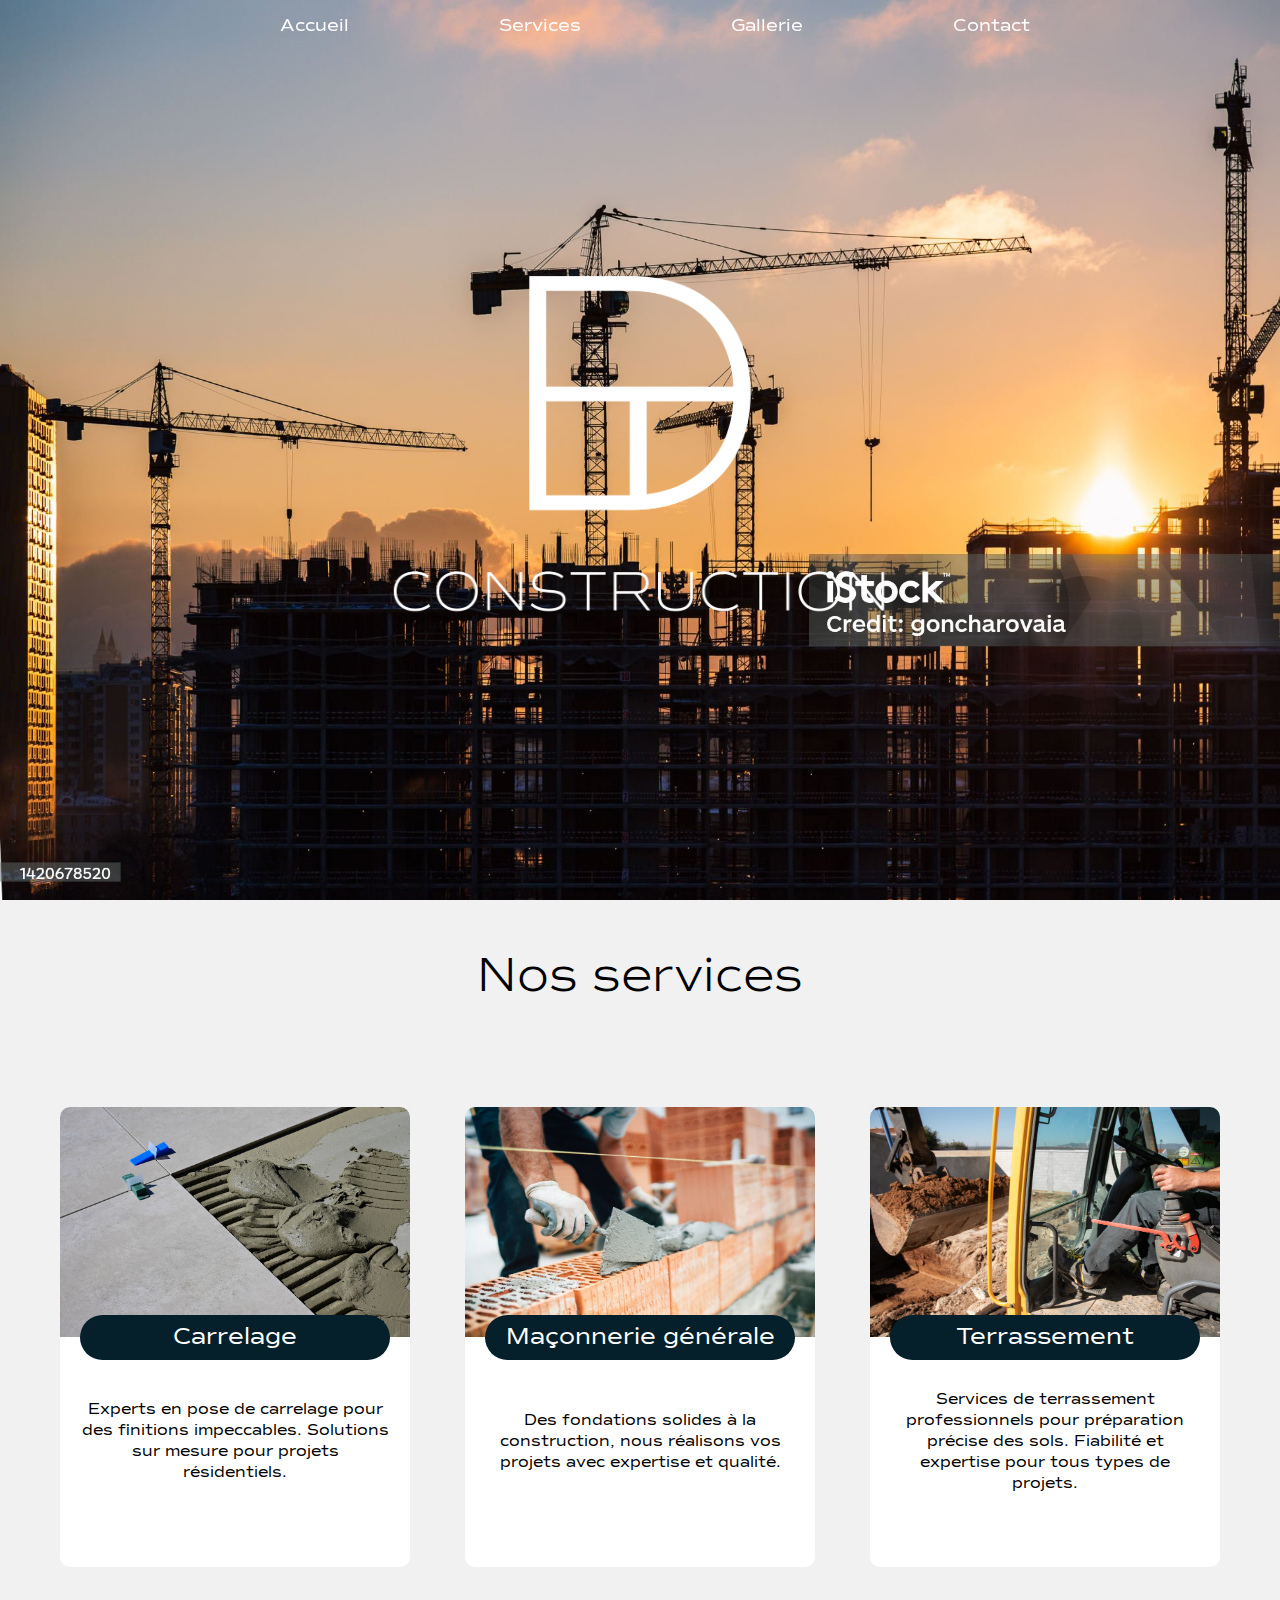
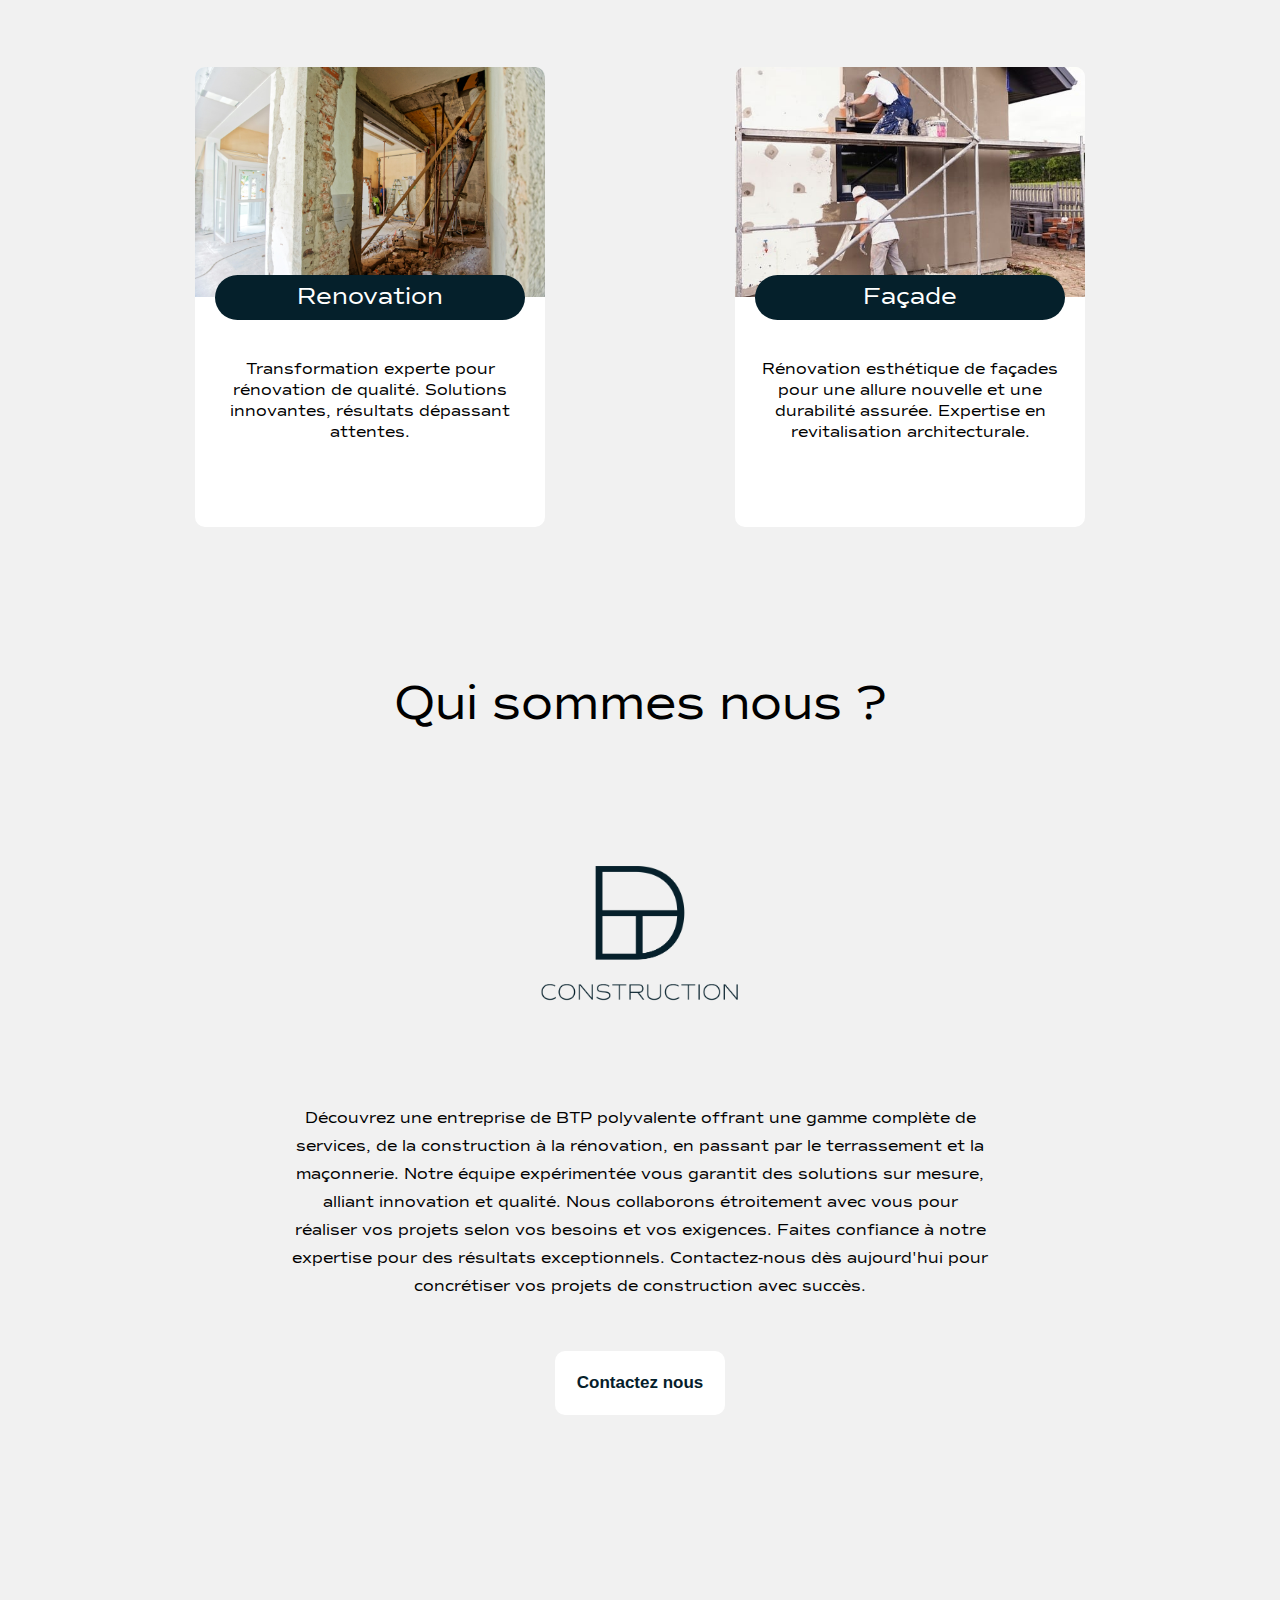
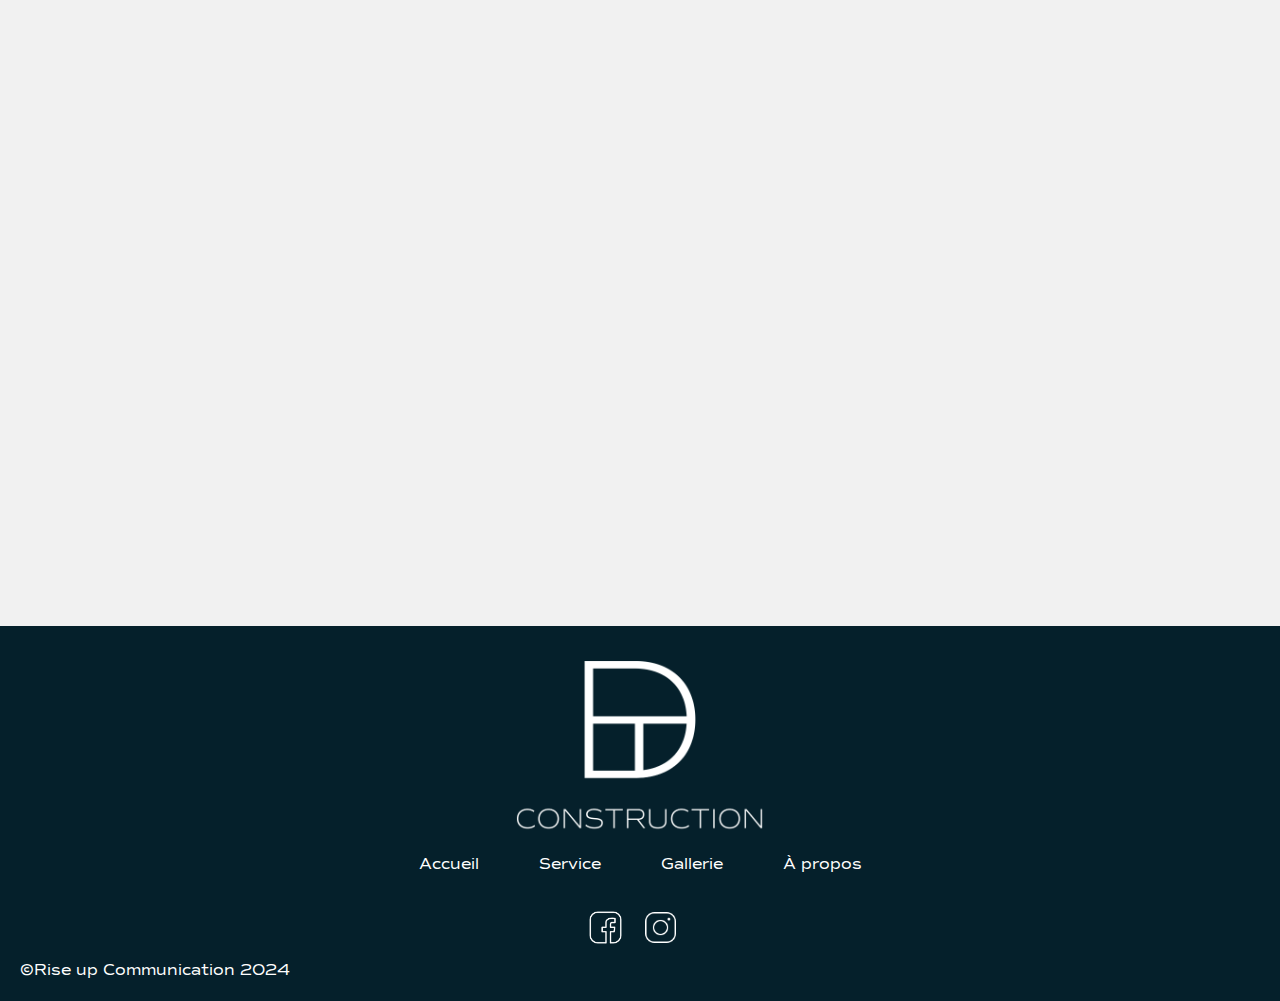
==== index.html @ 5b219113 "Draft" ====
<!DOCTYPE html>
<html lang="fr">
<head>
    <meta charset="UTF-8">
    <meta name="viewport" content="width=device-width, initial-scale=1.0">

    <!-- LINK CSS & FONTHUB -->
    <link rel="stylesheet" href="font/stylesheet.css">
    <link rel="stylesheet" href="style.css">
    <!-- FONT-AWESOME -->
    <link rel="stylesheet" href="https://cdnjs.cloudflare.com/ajax/libs/font-awesome/6.5.1/css/all.min.css" integrity="sha512-DTOQO9RWCH3ppGqcWaEA1BIZOC6xxalwEsw9c2QQeAIftl+Vegovlnee1c9QX4TctnWMn13TZye+giMm8e2LwA==" crossorigin="anonymous" referrerpolicy="no-referrer" />
    <!-- FAVICON -->
    <link rel="shortcut icon" href="images/favicon.png" type="image/x-icon">
    
    <!-- ANIMATE ON SCROLL -->
    <link href="https://unpkg.com/aos@2.3.1/dist/aos.css" rel="stylesheet">
    <script src="https://unpkg.com/aos@2.3.1/dist/aos.js"></script>

    <!-- FONT FAMILY -->
    <link rel="preconnect" href="https://fonts.googleapis.com">
    <link rel="preconnect" href="https://fonts.gstatic.com" crossorigin>
    <link href="https://fonts.googleapis.com/css2?family=Poppins:wght@200;300;400;500;600;700;800;900&display=swap" rel="stylesheet">
    <link rel="preconnect" href="https://fonts.googleapis.com">
    <link rel="preconnect" href="https://fonts.gstatic.com" crossorigin>
    <link href="https://fonts.googleapis.com/css2?family=Montserrat:wght@100;200;300;400;500;600;700;800;900&display=swap" rel="stylesheet">
    
    <title>DT - Construction</title>
</head>
<body>
    <!-- NAVBAR -->
    <nav class="navigation">
            <ul class="menu-liste">
                <div class="icon cancel-btn">
                    <i class="fas fa-times"></i>
                </div>
                <li><a class="li" href="#accueil">Accueil</a></li>
                <li><a class="li" href="#service">Services</a></li>
                <li><a class="li" href="gallerie.html">Gallerie</a></li>
                <li><a class="li" href="#infos">Contact</a></li>
            </ul>
            <div class="icon menu-btn">
                <i class="fas fa-bars"></i>
            </div>
        
    </nav>
    
    <!-- Accueil -->
    <section id="accueil" class="sec1">
        <img class="logo" src="images/DT Construction Blanc.png" alt="Logo entreprise">
    </section>





<!-- SERVICES -->

    <section id="service" class="sec2">
        <h1>Nos services</h1>
        <div class="contenu">
            <div class="card">
                <h2>Carrelage</h2>
                <div class="block-top service-1">
                </div>
                <div class="block-bottom">
                    <p>Experts en pose de carrelage pour des finitions impeccables. Solutions sur mesure pour projets résidentiels.
                    </p>
                    <i class="fa fa-check"></i>
                </div>
            </div>
            <div class="card">
                <h2>Maçonnerie générale</h2>
                <div class="block-top service-2">
                </div>
                <div class="block-bottom">
                    <p>
                        Des fondations solides à la construction, nous réalisons vos projets avec expertise et qualité.
                        
                    </p>
                    <i class="fa fa-check"></i>
                </div>
            </div>
            <div class="card">
                <h2>Terrassement</h2>
                <div class="block-top service-3">
                </div>
                <div class="block-bottom">
                    <p>
                        Services de terrassement professionnels pour préparation précise des sols. Fiabilité et expertise pour tous types de projets. 
                    </p>
                    <i class="fa fa-check"></i>
                </div>
            </div>
            <div class="card">
                <h2>Renovation</h2>
                <div class="block-top service-4">
                </div>
                <div class="block-bottom">
                    <p>Transformation experte pour rénovation de qualité. Solutions innovantes, résultats dépassant attentes. 
                    </p>
                    <i class="fa fa-check"></i>
                </div>
            </div>
            <div class="card">
                <h2>Façade</h2>
                <div class="block-top service-5">
                </div>
                <div class="block-bottom">
                    <p>
                        Rénovation esthétique de façades pour une allure nouvelle et une durabilité assurée. Expertise en revitalisation architecturale. 
                    </p>
                    <i class="fa fa-check"></i>
                </div>
            </div>
        </div>
    </section>





<!-- A PROPOS -->
<section id="about" class="sec3">
    <div class="block">
        <p class="title">Qui sommes nous ?</p>
        <img src="images/logo.png" alt="Logo entreprise">
        <p class="texte">Découvrez une entreprise de BTP polyvalente offrant une gamme complète de services, de la construction à la rénovation, 
            en passant par le terrassement et la maçonnerie. Notre équipe expérimentée vous garantit des solutions sur mesure, alliant innovation et qualité. 
            Nous collaborons étroitement avec vous pour réaliser vos projets selon vos besoins et vos exigences. 
            Faites confiance à notre expertise pour des résultats exceptionnels. Contactez-nous dès aujourd'hui pour concrétiser vos projets de construction avec succès.
            </p>
        <a href="mailto:groupe-dtconstruction@hotmail.com"><button>Contactez nous</button></a>
    </div>
</section>




<!-- CONTACT -->
        <section id="infos">
            <div class="container">
                <div class="bloc" data-aos="fade-up">
                    <div>
                        <div>
                            <span><img src="images/icons8-phone-50.png" alt="icone téléphone"></span>
                        </div>
                        <div>
                            <h3>Téléphone</h3>
                            <p>07 81 10 25 32</p>
                        </div>
                    </div>
                </div>
                <div class="bloc" data-aos="fade-down">
                    <div>
                        <div>
                            <span><img src="images/icons8-calendar-50.png" alt="icone calendrier"></span>
                        </div>
                        <div>
                            <h3>Horaires</h3>
                            <p>Lundi - Vendredi : 08:00 - 20:00</p>
                        </div>
                    </div>
                </div>
                <div class="bloc" data-aos="fade-up">
                    <a href="mailto:groupe-dtconstruction@hotmail.com">
                        <div>
                            <div>
                                <span><img src="images/icons8-envelope-50.png" alt="icone enveloppe"></span>
                            </div>
                            <div>
                                <h3>Contact</h3>
                                    <p>Contactez nous en cliquant ici</p>
                            </div>
                        </div>
                    </a>
                </div>
            </div>
        </section>

                                                            <!-- FOOTER -->

        <footer>
            <p class="slogan">&copyRise up Communication 2024</p>
            <div class="bloc center">
                <img class="logo" src="images/DT Construction Blanc.png" alt="Logo entreprise">
                <ul>
                    <li><a href="#accueil">Accueil</a></li>
                    <li id="li-deux"><a href="#service">Service</a></li>
                    <li><a href="gallerie.html">Gallerie</a></li>
                    <li><a href="#about">À propos</a></li>
                </ul>
                <div class="icon-social">
                    <a href="https://www.facebook.com/people/DT-Construction/61556823716976/" target="_blank"><img src="images/social-media.png" alt="logo facebook"></a>
                    <a href="https://www.instagram.com/dtconstruction13?igsh=bXUwczZoZ2xzdzYz&utm_source=qr" target="_blank"><img src="images/icons8-instagram-50.png" alt="logo instagram"></a>
                </div>
                
            </div> 
        </footer>



    <script>

        const body = document.querySelector("body");
        const liste = document.querySelectorAll("a.li")
        const navigation = document.querySelector(".navigation");
        const menu = document.querySelector(".menu-liste");
        const menuBtn = document.querySelector(".menu-btn");
        const cancelBtn = document.querySelector(".cancel-btn");

        menuBtn.onclick = () => {
            menu.classList.add("active");
            menuBtn.classList.add("hide");
            body.classList.add("disabledScroll");
        }

        cancelBtn.onclick = () => {
            menu.classList.remove("active");
            menuBtn.classList.remove("hide");
            body.classList.remove("disabledScroll");
        }

        window.onscroll = () => {
            if(this.scrollY > 20){
                navigation.classList.add("sticky")
                liste.style.color = "white"
            }else{
                navigation.classList.remove("sticky");
                liste.style.color = "#05202b"

            }
            // this.scrollY > 20 ? navigation.classList.add("sticky") : navigation.classList.remove("sticky"); : Solution ternaire
        }
        AOS.init();
</script>
</body>
</html>
---- font/stylesheet.css ----
@font-face {
    font-family: 'Commuters Sans Extra';
    src: url('CommutersSans-ExtraLightItalic.eot');
    src: local('Commuters Sans Extra Light Italic'), local('CommutersSans-ExtraLightItalic'),
        url('CommutersSans-ExtraLightItalic.eot?#iefix') format('embedded-opentype'),
        url('CommutersSans-ExtraLightItalic.woff2') format('woff2'),
        url('CommutersSans-ExtraLightItalic.woff') format('woff'),
        url('CommutersSans-ExtraLightItalic.ttf') format('truetype');
    font-weight: 200;
    font-style: italic;
}

@font-face {
    font-family: 'Commuters Sans Semi';
    src: url('CommutersSans-SemiBold.eot');
    src: local('Commuters Sans Semi Bold'), local('CommutersSans-SemiBold'),
        url('CommutersSans-SemiBold.eot?#iefix') format('embedded-opentype'),
        url('CommutersSans-SemiBold.woff2') format('woff2'),
        url('CommutersSans-SemiBold.woff') format('woff'),
        url('CommutersSans-SemiBold.ttf') format('truetype');
    font-weight: 600;
    font-style: normal;
}

@font-face {
    font-family: 'Commuters Sans';
    src: url('CommutersSans-HeavyItalic.eot');
    src: local('Commuters Sans Heavy Italic'), local('CommutersSans-HeavyItalic'),
        url('CommutersSans-HeavyItalic.eot?#iefix') format('embedded-opentype'),
        url('CommutersSans-HeavyItalic.woff2') format('woff2'),
        url('CommutersSans-HeavyItalic.woff') format('woff'),
        url('CommutersSans-HeavyItalic.ttf') format('truetype');
    font-weight: 900;
    font-style: italic;
}

@font-face {
    font-family: 'Commuters Sans';
    src: url('CommutersSans-Thin.eot');
    src: local('Commuters Sans Thin'), local('CommutersSans-Thin'),
        url('CommutersSans-Thin.eot?#iefix') format('embedded-opentype'),
        url('CommutersSans-Thin.woff2') format('woff2'),
        url('CommutersSans-Thin.woff') format('woff'),
        url('CommutersSans-Thin.ttf') format('truetype');
    font-weight: 100;
    font-style: normal;
}

@font-face {
    font-family: 'Commuters Sans Extra';
    src: url('CommutersSans-ExtraLight.eot');
    src: local('Commuters Sans Extra Light'), local('CommutersSans-ExtraLight'),
        url('CommutersSans-ExtraLight.eot?#iefix') format('embedded-opentype'),
        url('CommutersSans-ExtraLight.woff2') format('woff2'),
        url('CommutersSans-ExtraLight.woff') format('woff'),
        url('CommutersSans-ExtraLight.ttf') format('truetype');
    font-weight: 200;
    font-style: normal;
}

@font-face {
    font-family: 'Commuters Sans';
    src: url('CommutersSans-LightItalic.eot');
    src: local('Commuters Sans Light Italic'), local('CommutersSans-LightItalic'),
        url('CommutersSans-LightItalic.eot?#iefix') format('embedded-opentype'),
        url('CommutersSans-LightItalic.woff2') format('woff2'),
        url('CommutersSans-LightItalic.woff') format('woff'),
        url('CommutersSans-LightItalic.ttf') format('truetype');
    font-weight: 300;
    font-style: italic;
}

@font-face {
    font-family: 'Commuters Sans';
    src: url('CommutersSans-Bold.eot');
    src: local('Commuters Sans Bold'), local('CommutersSans-Bold'),
        url('CommutersSans-Bold.eot?#iefix') format('embedded-opentype'),
        url('CommutersSans-Bold.woff2') format('woff2'),
        url('CommutersSans-Bold.woff') format('woff'),
        url('CommutersSans-Bold.ttf') format('truetype');
    font-weight: bold;
    font-style: normal;
}

@font-face {
    font-family: 'Commuters Sans';
    src: url('CommutersSans-Regular.eot');
    src: local('Commuters Sans'), local('CommutersSans-Regular'),
        url('CommutersSans-Regular.eot?#iefix') format('embedded-opentype'),
        url('CommutersSans-Regular.woff2') format('woff2'),
        url('CommutersSans-Regular.woff') format('woff'),
        url('CommutersSans-Regular.ttf') format('truetype');
    font-weight: normal;
    font-style: normal;
}

@font-face {
    font-family: 'Commuters Sans Extra';
    src: url('CommutersSans-ExtraBoldItalic.eot');
    src: local('Commuters Sans Extra Bold Italic'), local('CommutersSans-ExtraBoldItalic'),
        url('CommutersSans-ExtraBoldItalic.eot?#iefix') format('embedded-opentype'),
        url('CommutersSans-ExtraBoldItalic.woff2') format('woff2'),
        url('CommutersSans-ExtraBoldItalic.woff') format('woff'),
        url('CommutersSans-ExtraBoldItalic.ttf') format('truetype');
    font-weight: 800;
    font-style: italic;
}

@font-face {
    font-family: 'Commuters Sans';
    src: url('CommutersSans-BoldItalic.eot');
    src: local('Commuters Sans Bold Italic'), local('CommutersSans-BoldItalic'),
        url('CommutersSans-BoldItalic.eot?#iefix') format('embedded-opentype'),
        url('CommutersSans-BoldItalic.woff2') format('woff2'),
        url('CommutersSans-BoldItalic.woff') format('woff'),
        url('CommutersSans-BoldItalic.ttf') format('truetype');
    font-weight: bold;
    font-style: italic;
}

@font-face {
    font-family: 'Commuters Sans';
    src: url('CommutersSans-ThinItalic.eot');
    src: local('Commuters Sans Thin Italic'), local('CommutersSans-ThinItalic'),
        url('CommutersSans-ThinItalic.eot?#iefix') format('embedded-opentype'),
        url('CommutersSans-ThinItalic.woff2') format('woff2'),
        url('CommutersSans-ThinItalic.woff') format('woff'),
        url('CommutersSans-ThinItalic.ttf') format('truetype');
    font-weight: 100;
    font-style: italic;
}

@font-face {
    font-family: 'Commuters Sans Semi';
    src: url('CommutersSans-SemiBoldItalic.eot');
    src: local('Commuters Sans Semi Bold Italic'), local('CommutersSans-SemiBoldItalic'),
        url('CommutersSans-SemiBoldItalic.eot?#iefix') format('embedded-opentype'),
        url('CommutersSans-SemiBoldItalic.woff2') format('woff2'),
        url('CommutersSans-SemiBoldItalic.woff') format('woff'),
        url('CommutersSans-SemiBoldItalic.ttf') format('truetype');
    font-weight: 600;
    font-style: italic;
}

@font-face {
    font-family: 'Commuters Sans';
    src: url('CommutersSans-Italic.eot');
    src: local('Commuters Sans Italic'), local('CommutersSans-Italic'),
        url('CommutersSans-Italic.eot?#iefix') format('embedded-opentype'),
        url('CommutersSans-Italic.woff2') format('woff2'),
        url('CommutersSans-Italic.woff') format('woff'),
        url('CommutersSans-Italic.ttf') format('truetype');
    font-weight: normal;
    font-style: italic;
}

@font-face {
    font-family: 'Commuters Sans';
    src: url('CommutersSans-Heavy.eot');
    src: local('Commuters Sans Heavy'), local('CommutersSans-Heavy'),
        url('CommutersSans-Heavy.eot?#iefix') format('embedded-opentype'),
        url('CommutersSans-Heavy.woff2') format('woff2'),
        url('CommutersSans-Heavy.woff') format('woff'),
        url('CommutersSans-Heavy.ttf') format('truetype');
    font-weight: 900;
    font-style: normal;
}

@font-face {
    font-family: 'Commuters Sans Extra';
    src: url('CommutersSans-ExtraBold.eot');
    src: local('Commuters Sans Extra Bold'), local('CommutersSans-ExtraBold'),
        url('CommutersSans-ExtraBold.eot?#iefix') format('embedded-opentype'),
        url('CommutersSans-ExtraBold.woff2') format('woff2'),
        url('CommutersSans-ExtraBold.woff') format('woff'),
        url('CommutersSans-ExtraBold.ttf') format('truetype');
    font-weight: 800;
    font-style: normal;
}

@font-face {
    font-family: 'Commuters Sans';
    src: url('CommutersSans-Light.eot');
    src: local('Commuters Sans Light'), local('CommutersSans-Light'),
        url('CommutersSans-Light.eot?#iefix') format('embedded-opentype'),
        url('CommutersSans-Light.woff2') format('woff2'),
        url('CommutersSans-Light.woff') format('woff'),
        url('CommutersSans-Light.ttf') format('truetype');
    font-weight: 300;
    font-style: normal;
}
---- style.css ----
*{
    list-style: none;
    margin: 0;
    padding: 0;
    text-decoration: none;
    scroll-behavior: smooth;
}

html{
  scroll-behavior: smooth !important;
  height: -webkit-fill-available-;

}

body{
    background-color: #f1f1f1;
    scroll-behavior: smooth;
    font-family: 'Commuters Sans';
    height: -webkit-fill-available-;
}

/* NAVBAR */
.contenu{
  max-width: 1250px;
  margin: auto;
}

.navigation{
  position: fixed;
  z-index: 5;
  width: 100%;
  transition: all 0.3s ease;
}

.navigation.sticky{
  padding: 5px 0 20px;
  background: #05202b;
}

.navigation .logo a{
  color: rgb(255, 255, 255);
  text-decoration: none;
  font-size: 30px;
}

.navigation .contenu{
  display: flex;
  align-items: center;
  justify-content: center;
}

.navigation .menu-liste {
  display: flex;
  margin-top: 15px;
  justify-content: center;
  align-items: center;
}
.menu-liste li a{
  color: #ffffff;
  font-size: 18px;
  font-weight: 500;
  margin-left: 30px;
  text-decoration: none;
  transition: all 0.3s ease;
}

.menu-liste li{
  transition: 0.3s;
  padding: 0 60px;
}

.menu-liste li:hover{
  transform: scale(1.20);
}

.icon{
  color: #fff;
  font-size: 22px;
  cursor: pointer;
  display: none;
}

.icon.cancel-btn{
  position: absolute;
  right: 30px;
  top: 20px;
}

/* RESPONSIVE */
@media screen and (max-width: 868px){
  body.disabledScroll{
    overflow: hidden;
  }

  .icon{
    display: block;
    padding: 10px 0;
    font-size: 25px;
    transition: 0.3s;
  }

  .icon.hide{
    display: none;
    transition: 0.3s;
  }
  
  .navigation .menu-liste{
    position: fixed;
    top: 0;
    left: 200%;
    background: #222;
    height: 100vh;
    width: 100vh;
    max-width: 400px;
    display: block;
    padding: 40px 0;
    text-align: center;
    transition: all 0.3s ease;
  }
  
  .navigation .menu-liste.active{
    left: 0%;
  }

  .navigation .menu-liste li{
    margin-top: 45px;
  }
  .navigation .menu-liste li a{
    font-size: 23px;
  }

  .icon {
    display: flex;
    padding: 15px 20px;
    font-size: 25px;
    transition: 0.3s;
    justify-content: flex-end;
  }
}

/* RESPONSIVE */
@media screen and (max-width: 600px){
  .contenu{
    width: 0;
    margin: auto;
    padding: 0;
  }
}


/* ACCUEIL */
.sec1{
    min-height: 100vh;
    height: -webkit-fill-available-;
    background-image: url(images/istoke.jpg);
    background-size: cover;
    display: flex;
    flex-direction: column;
    justify-content: center;
    align-items: center;
    box-sizing: border-box;
}

.sec1 img.logo{
    width: 500px;
}

@media screen and (max-width: 590px){
  .sec1 img.logo{
    width: 90%;
  }
}




/* SECTION 2 : NOS SERVICES */
.sec2{
  min-height: 100vh;
  display: flex;
  justify-content: center;
  flex-direction: column;
  align-items: center;
  width: 100%;
}

.sec2 h1{
  font-weight: 300;
  font-size: 3em;
  margin: 50px 0;
}

.sec2 .contenu{
  width: 100%;
  display: flex;
  justify-content: space-evenly;
  flex-wrap: wrap;
}

.sec2 .contenu .card{
  position: relative;
  display: flex;
  justify-content: center;
  align-items: center;
  flex-direction: column;
  height: 460px;
  background: #fff;
  border-radius: 10px;
  width: 350px;
  margin: 50px 10px;
}

.sec2 .contenu .card h2{
  transition: 0.5s;
  position: absolute;
  background-color: #05202b;
  width: 84%;
  text-align: center;
  border-radius: 50px;
  font-weight: 400;
  padding: 8px;
  color: white;
}

.sec2 .contenu .card:hover h2{
  background-color: #ffffff;
  color: #05202b;
}

.sec2 .contenu .card .block-top {
  border-radius: 10px 10px 0 0;
  height: 50%;
  width: 100%;
}

.sec2 .contenu .card .service-1{
  background: url(images/pexels-vladimir-srajber-11806489.jpg);
  background-size: cover;
  background-position: center;
}

.sec2 .contenu .card .service-2{
  background: url(images/masonry.jpg);
  background-size: cover;
  background-position: center;
}

.sec2 .contenu .card .service-3{
  background: url(images/excavator-digging-day-light-outdoors.jpg);
  background-size: cover;
  background-position: center;
}

.sec2 .contenu .card .service-4{
  background: url(images/renovation-banque-image.jpg);
  background-size: cover;
  background-position: center;
}

.sec2 .contenu .card .service-5{
  background: url(images/FACADE.jpg);
  background-size: cover;
  background-position: center;
}

.sec2 .contenu .card .block-bottom{
  height: 50%;
  width: 100%;
  display: flex;
  justify-content: center;
  align-items: center;
  flex-direction: column;
  transition: 0.5s;
}

.sec2 .contenu .card:hover .block-bottom{
  background: #05202b;
  color: white;
  border-radius: 0 0 10px 10px;
}

.sec2 .contenu .card .block-bottom p{
  width: 90%;
  text-align: center;
  line-height: 21px;
  padding-bottom: 20px;
}



/* A PROPOS */
.sec3{
  display: flex;
  justify-content: center;
  align-items: center;
  padding: 100px 0 200px 0;
}

.sec3 .block img{
  width: 200px;
  border-radius: 10px;
  margin: 130px 0 50px 0;
}

.sec3 .block .title{
  font-size: 3em;
  text-align: center;
}

.sec3 .block{
  display: flex;
  justify-content: space-around;
  align-items: center;
  flex-direction: column;
}

.sec3 .block .texte{
  width: 700px;
  line-height: 28px;
  padding: 50px 0;
  text-align: center;
}

.sec3 .block button{
  padding: 22px;
  font-size: 17px;
  color: #05202b;
  border: none;
  cursor: pointer;
  font-weight: 700;
  border-radius: 10px;
  background-color: white;
  transition: 0.4s;
}

.sec3 .block button:hover{
  box-shadow: 0px 31px 47px -10px #565656;
  transform: translateY(-5px);
  color: #ffffff;
  background-color: #05202b;
}

.sec3 .block button a:hover{
  transform: translateY(-5px);
  color: #ffffff;
  background-color: #05202b;
}

/* RESPONSIVE */
@media screen and (max-width: 820px){
  .sec3 .block .texte{
    width: 90%;

  }
}

@media screen and (max-width: 570px){
  .sec3 .block .title {
    font-size: 2.1em;
    text-align: center;
}
}

@media screen and (max-width: 410px){
  .sec3 .block .title {
    font-size: 1.9em;
    text-align: center;
  }
}








/* SECTION 4 INFORMATIONS */
#infos .container{
  display: flex;
  justify-content: space-evenly;
  align-items: center;
  max-width: 1500px;
  margin: 0 auto;
  padding: 100px 0 300px 0;
  flex-wrap: wrap;
}

#infos .container .bloc{
  overflow: hidden;
  text-align: center;
  width: 395px;
  height: 181px;
  border-radius: 10px;
  display: flex;
  align-items: center;
  justify-content: center;
  margin: 30px 10px 0 0;
  background-color: #05202b;
  transition: 0.3s;
  cursor: pointer;
}

#infos .container .bloc:hover{
  transform: translateY(-8px);
  background-color: linear-gradient(to left top, #05202b, #042938, #033346, #013d55, #004764);
  box-shadow: 0 65px 90px -55px #565656;
}

#infos .container .bloc span{
  font-size: 3em;
}

#infos .container .bloc h3{
  font-size: 1.5em;
  margin-bottom: 10px;;
}


#infos .container .bloc span,
#infos .container .bloc h3,
#infos .container .bloc p{
  color:white;
}
#infos .container .bloc h3 a{
  color: white;
}

@media screen and (max-width: 790px){
  #infos .container .bloc{
    margin: 15px 10px;
  }
}





/* FOOTER */
footer{
  position: relative;
  padding-top: 20px;
  display: flex;
  flex-wrap: wrap;
  justify-content: center;
  align-items: center;
  color: white;
  background-color: #05202b;
}
footer img.logo{
  width: 250px;
  margin-bottom: 20px;
}

footer a{
  color: white;
}

footer .bloc{
  height: 355px;
}

footer .slogan{
  position: absolute;
  left: 20px;
  bottom: 20px;
}

footer .icon-social{
  margin: 35px 0;
}

footer .icon-social img{
  width: 35px;
  margin-right: 15px;
}


footer .center{
  display: flex;
  flex-direction: column;
  align-items: center;
  justify-content: center;
}

footer .center ul{
  display: flex;
  align-items: center;
  justify-content: center;
}

footer .center ul li{
  margin: 0 30px;
  transition: 0.3s;
}

footer .center ul li:hover{
  transform: scale(1.10);
}



footer .right img{
  cursor: pointer;
  width: 30px;
}

/* RESPONSIVE */
@media screen and (max-width: 930px){
  footer img.logo{
    width: 200px;
    margin-bottom: 20px;
  }
}

@media screen and (max-width: 620px){
  footer .center ul li {
    margin: 0 15px;
  }
}

@media screen and (max-width: 500px){
  footer .center ul li {
    margin: 0 16px;
    font-size: 13px;
  }
}
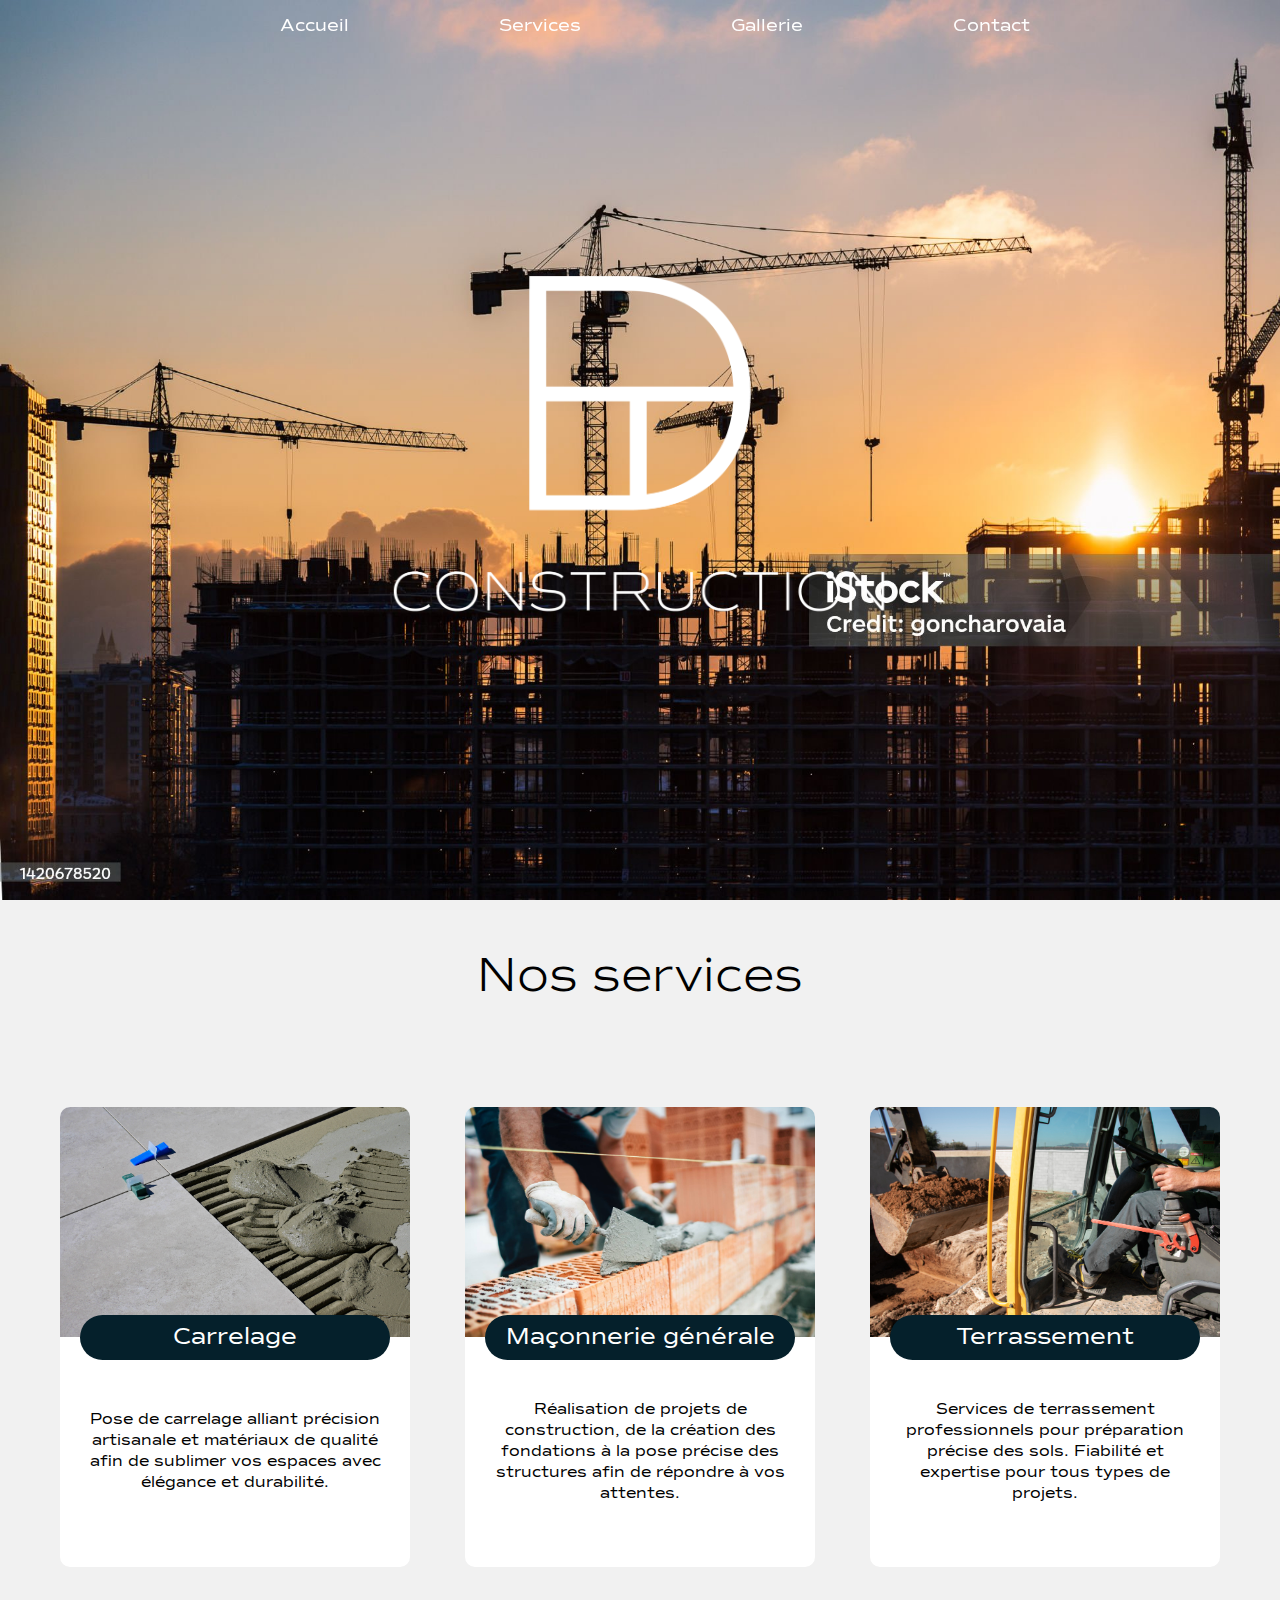
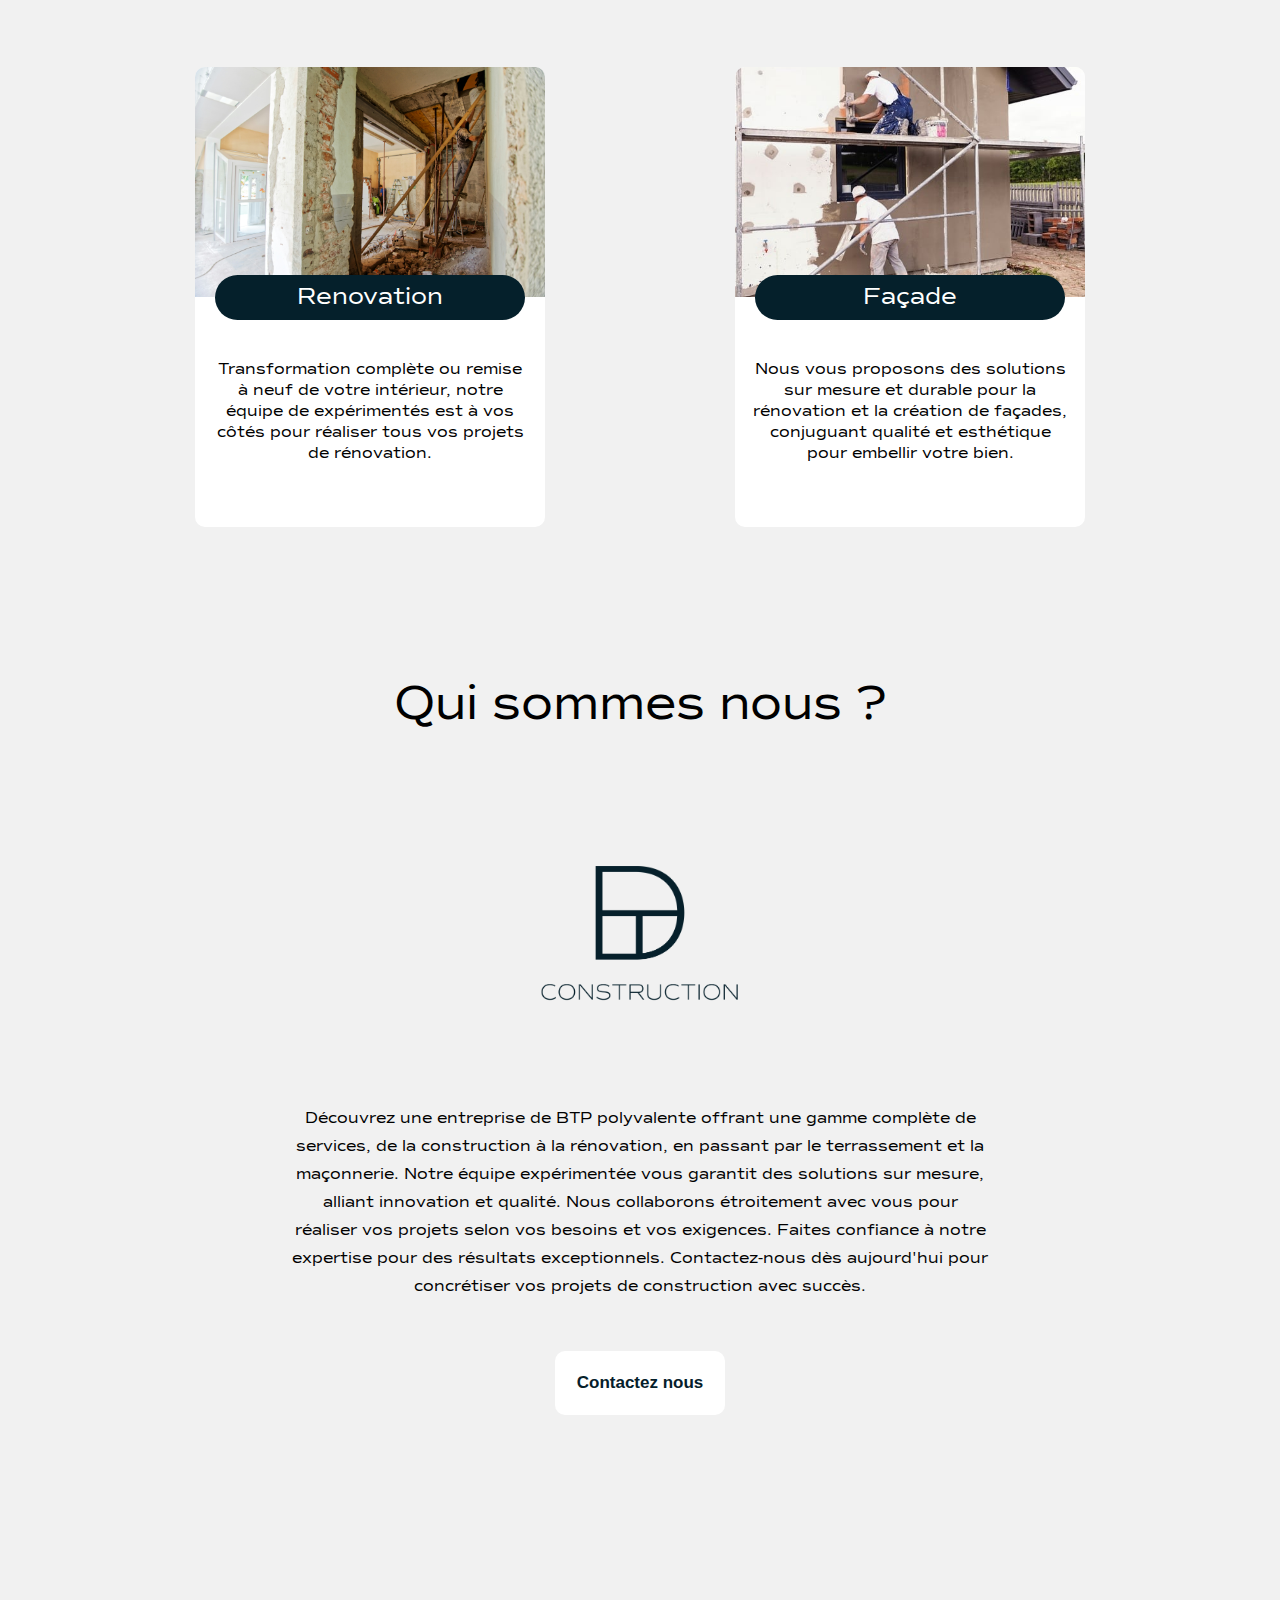
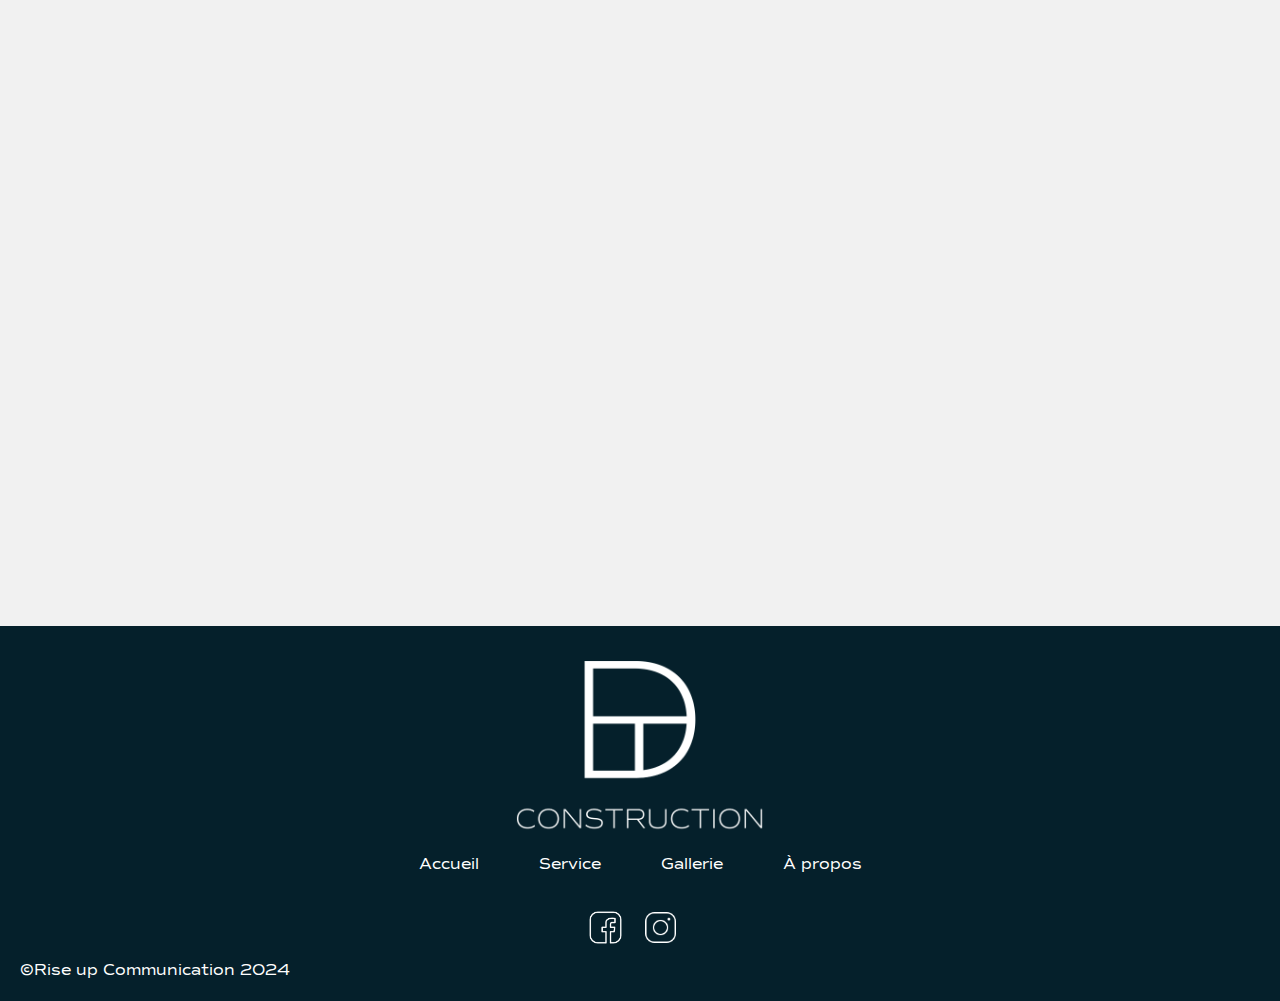
==== commit f12e74bd: "draft" ====
--- a/index.html
+++ b/index.html
@@ -63,9 +63,8 @@
                 <div class="block-top service-1">
                 </div>
                 <div class="block-bottom">
-                    <p>Experts en pose de carrelage pour des finitions impeccables. Solutions sur mesure pour projets résidentiels.
-                    </p>
-                    <i class="fa fa-check"></i>
+                    <p>Pose de carrelage alliant précision artisanale et matériaux de qualité afin de sublimer vos espaces avec élégance et durabilité.
+                    </p>
                 </div>
             </div>
             <div class="card">
@@ -74,10 +73,8 @@
                 </div>
                 <div class="block-bottom">
                     <p>
-                        Des fondations solides à la construction, nous réalisons vos projets avec expertise et qualité.
-                        
-                    </p>
-                    <i class="fa fa-check"></i>
+                        Réalisation de projets de construction, de la création des fondations à la pose précise des structures afin de répondre à vos attentes.
+                    </p>
                 </div>
             </div>
             <div class="card">
@@ -88,7 +85,6 @@
                     <p>
                         Services de terrassement professionnels pour préparation précise des sols. Fiabilité et expertise pour tous types de projets. 
                     </p>
-                    <i class="fa fa-check"></i>
                 </div>
             </div>
             <div class="card">
@@ -96,9 +92,9 @@
                 <div class="block-top service-4">
                 </div>
                 <div class="block-bottom">
-                    <p>Transformation experte pour rénovation de qualité. Solutions innovantes, résultats dépassant attentes. 
-                    </p>
-                    <i class="fa fa-check"></i>
+                    <p>Transformation complète ou remise à neuf de votre intérieur, notre équipe de expérimentés est à vos côtés pour réaliser tous vos
+                        projets de rénovation.
+                    </p>
                 </div>
             </div>
             <div class="card">
@@ -107,9 +103,8 @@
                 </div>
                 <div class="block-bottom">
                     <p>
-                        Rénovation esthétique de façades pour une allure nouvelle et une durabilité assurée. Expertise en revitalisation architecturale. 
-                    </p>
-                    <i class="fa fa-check"></i>
+                        Nous vous proposons des solutions sur mesure et durable pour la rénovation et la création de façades, conjuguant qualité et esthétique pour embellir votre bien.
+                    </p>
                 </div>
             </div>
         </div>
--- a/style.css
+++ b/style.css
@@ -283,7 +283,6 @@
   width: 90%;
   text-align: center;
   line-height: 21px;
-  padding-bottom: 20px;
 }
 
 
@@ -398,7 +397,6 @@
   margin: 30px 10px 0 0;
   background-color: #05202b;
   transition: 0.3s;
-  cursor: pointer;
 }
 
 #infos .container .bloc:hover{
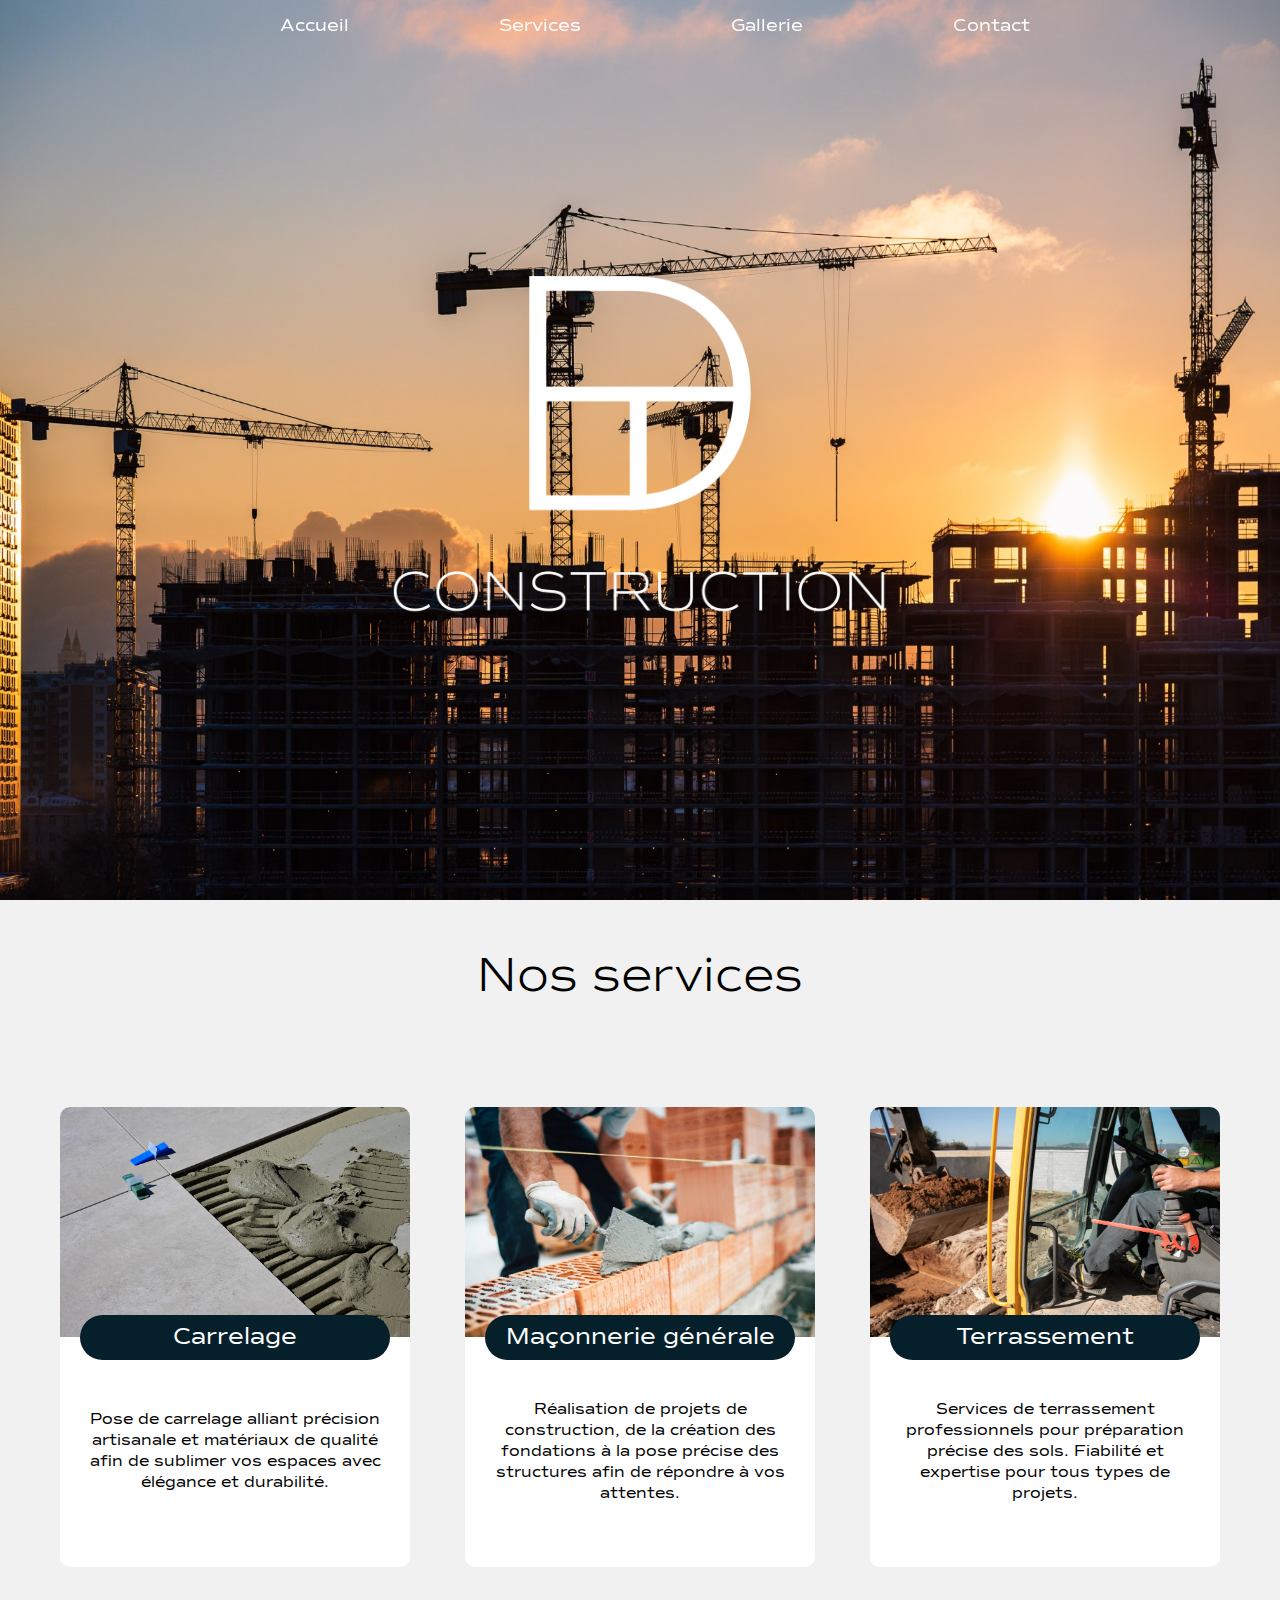
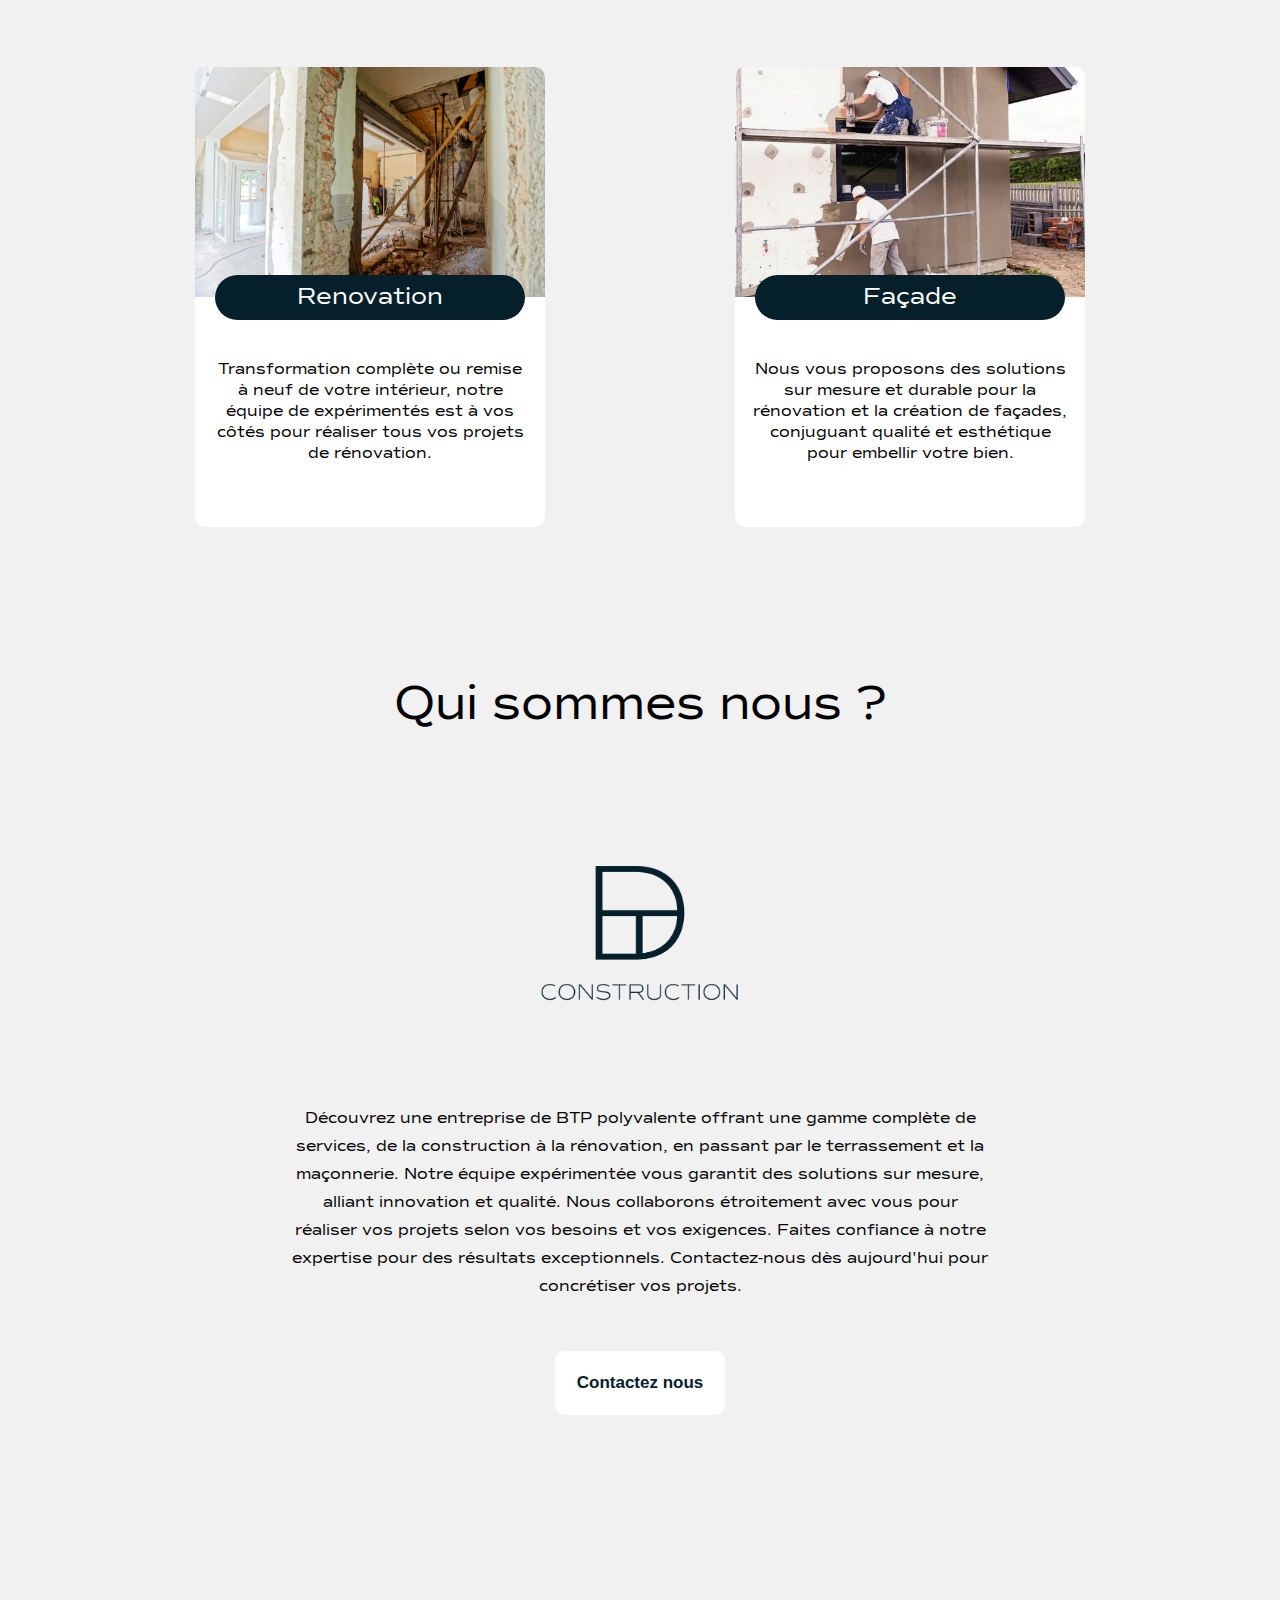
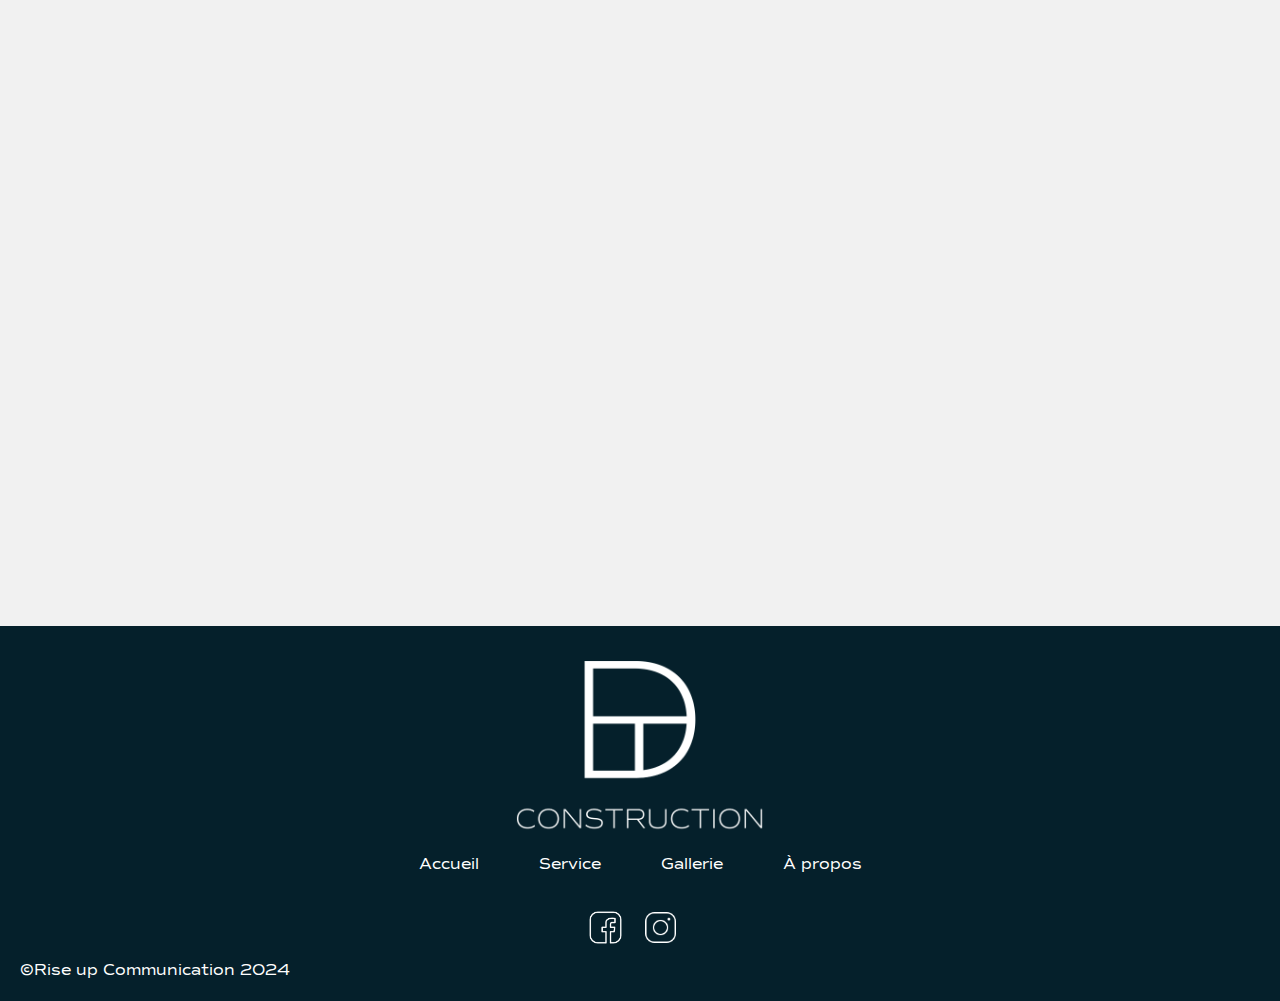
==== commit cad706ef: "draft" ====
--- a/index.html
+++ b/index.html
@@ -122,7 +122,7 @@
         <p class="texte">Découvrez une entreprise de BTP polyvalente offrant une gamme complète de services, de la construction à la rénovation, 
             en passant par le terrassement et la maçonnerie. Notre équipe expérimentée vous garantit des solutions sur mesure, alliant innovation et qualité. 
             Nous collaborons étroitement avec vous pour réaliser vos projets selon vos besoins et vos exigences. 
-            Faites confiance à notre expertise pour des résultats exceptionnels. Contactez-nous dès aujourd'hui pour concrétiser vos projets de construction avec succès.
+            Faites confiance à notre expertise pour des résultats exceptionnels. Contactez-nous dès aujourd'hui pour concrétiser vos projets.
             </p>
         <a href="mailto:groupe-dtconstruction@hotmail.com"><button>Contactez nous</button></a>
     </div>
--- a/style.css
+++ b/style.css
@@ -152,8 +152,9 @@
 .sec1{
     min-height: 100vh;
     height: -webkit-fill-available-;
-    background-image: url(images/istoke.jpg);
+    background-image: url(images/chantier.jpg);
     background-size: cover;
+    background-position: top;
     display: flex;
     flex-direction: column;
     justify-content: center;
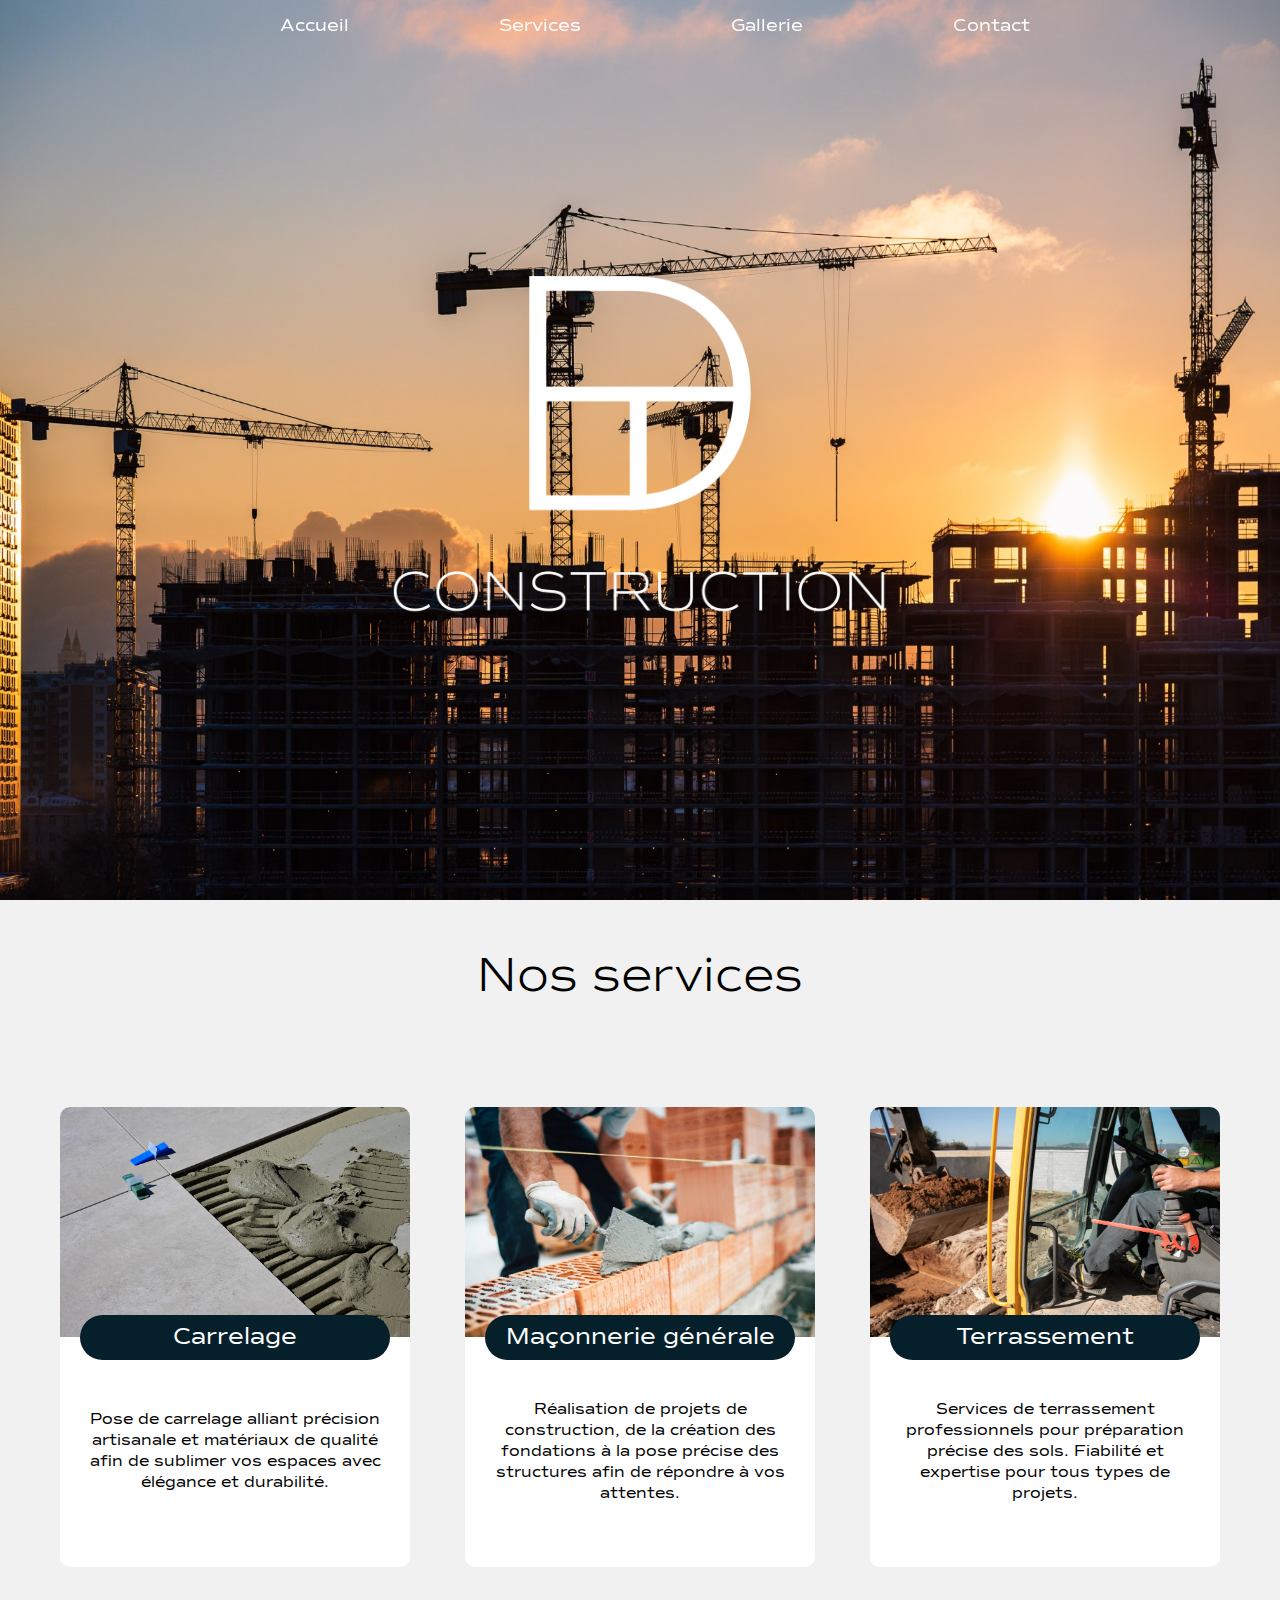
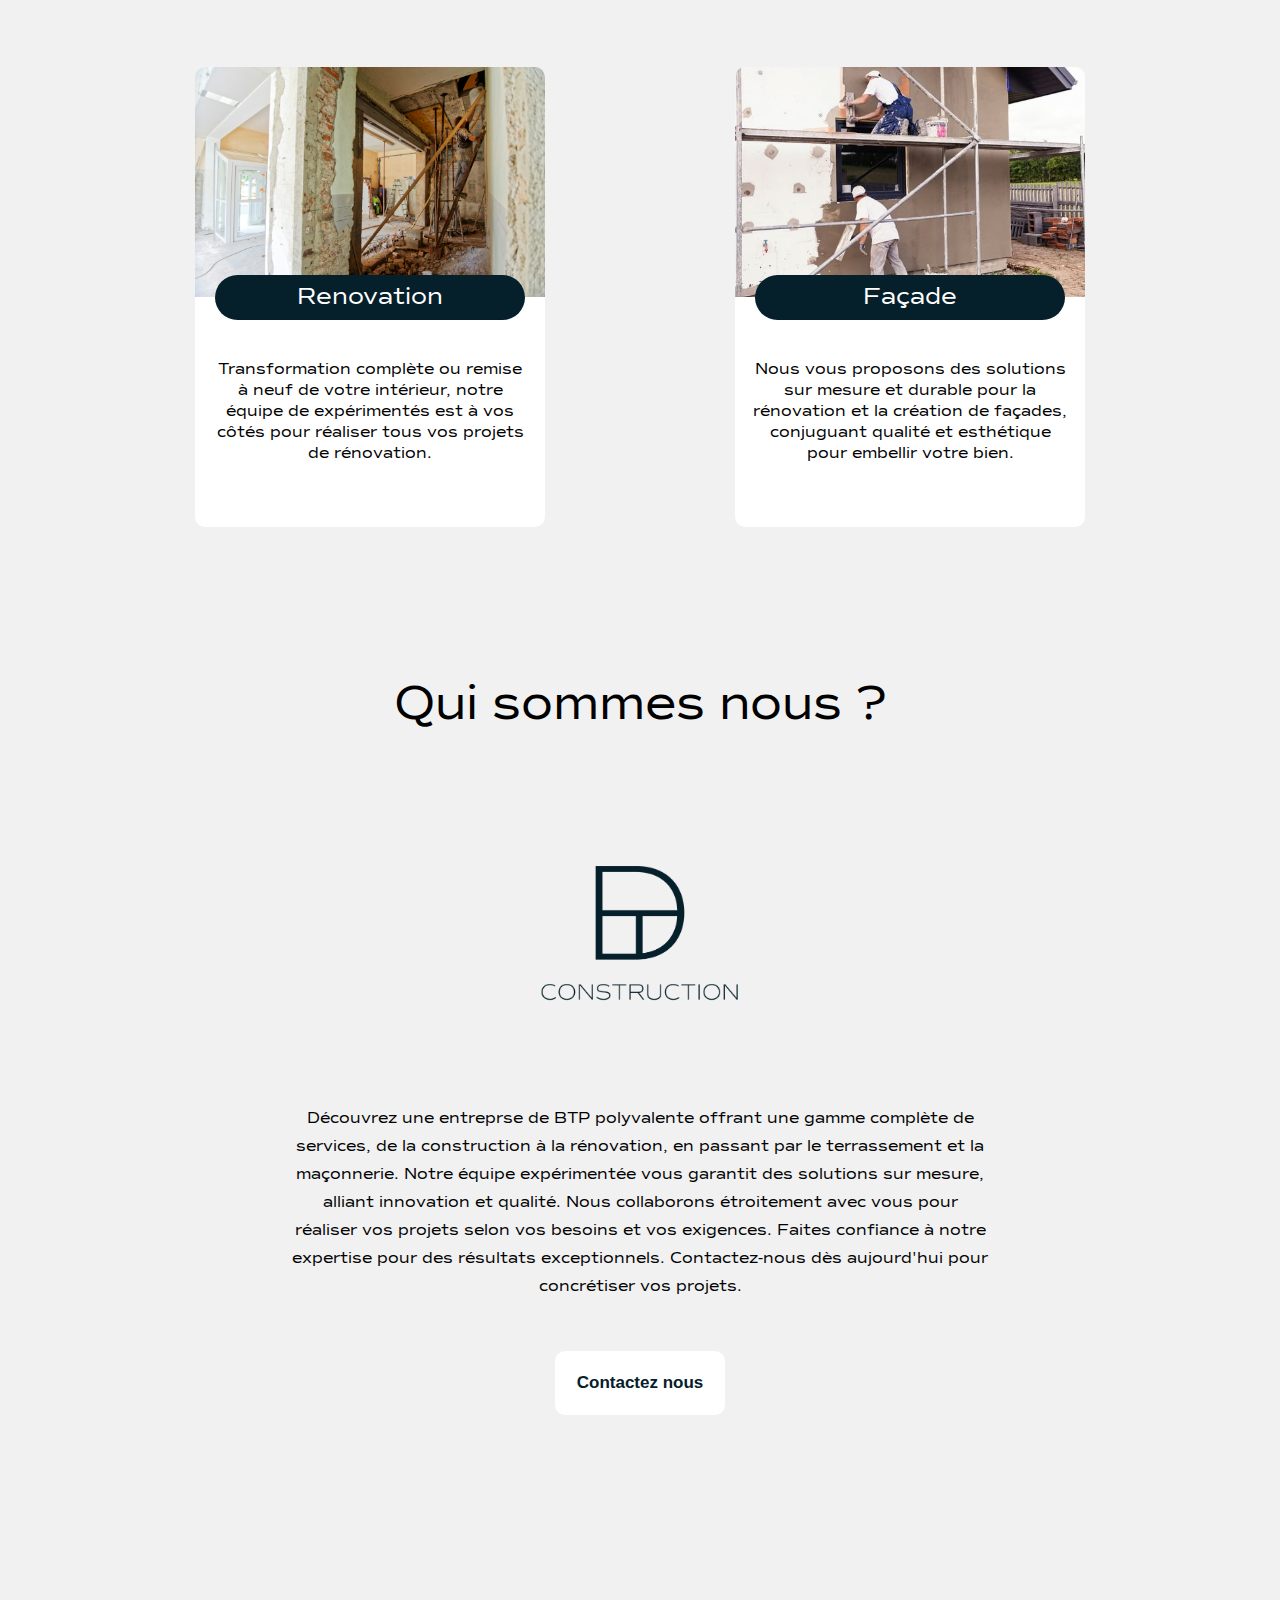
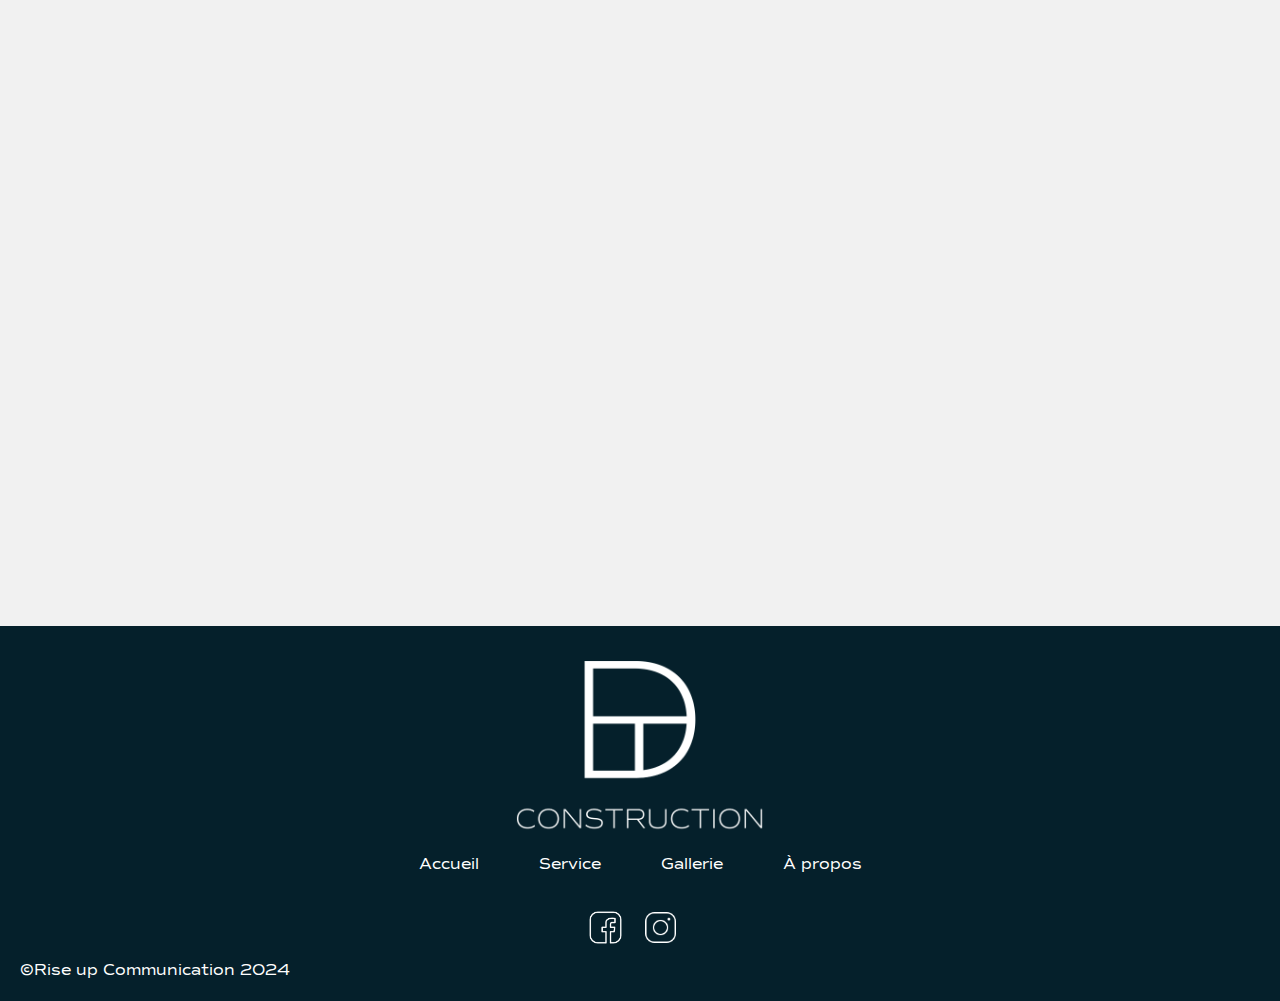
==== commit c1e40ab8: "draft" ====
--- a/index.html
+++ b/index.html
@@ -119,7 +119,7 @@
     <div class="block">
         <p class="title">Qui sommes nous ?</p>
         <img src="images/logo.png" alt="Logo entreprise">
-        <p class="texte">Découvrez une entreprise de BTP polyvalente offrant une gamme complète de services, de la construction à la rénovation, 
+        <p class="texte">Découvrez une entreprse de BTP polyvalente offrant une gamme complète de services, de la construction à la rénovation, 
             en passant par le terrassement et la maçonnerie. Notre équipe expérimentée vous garantit des solutions sur mesure, alliant innovation et qualité. 
             Nous collaborons étroitement avec vous pour réaliser vos projets selon vos besoins et vos exigences. 
             Faites confiance à notre expertise pour des résultats exceptionnels. Contactez-nous dès aujourd'hui pour concrétiser vos projets.
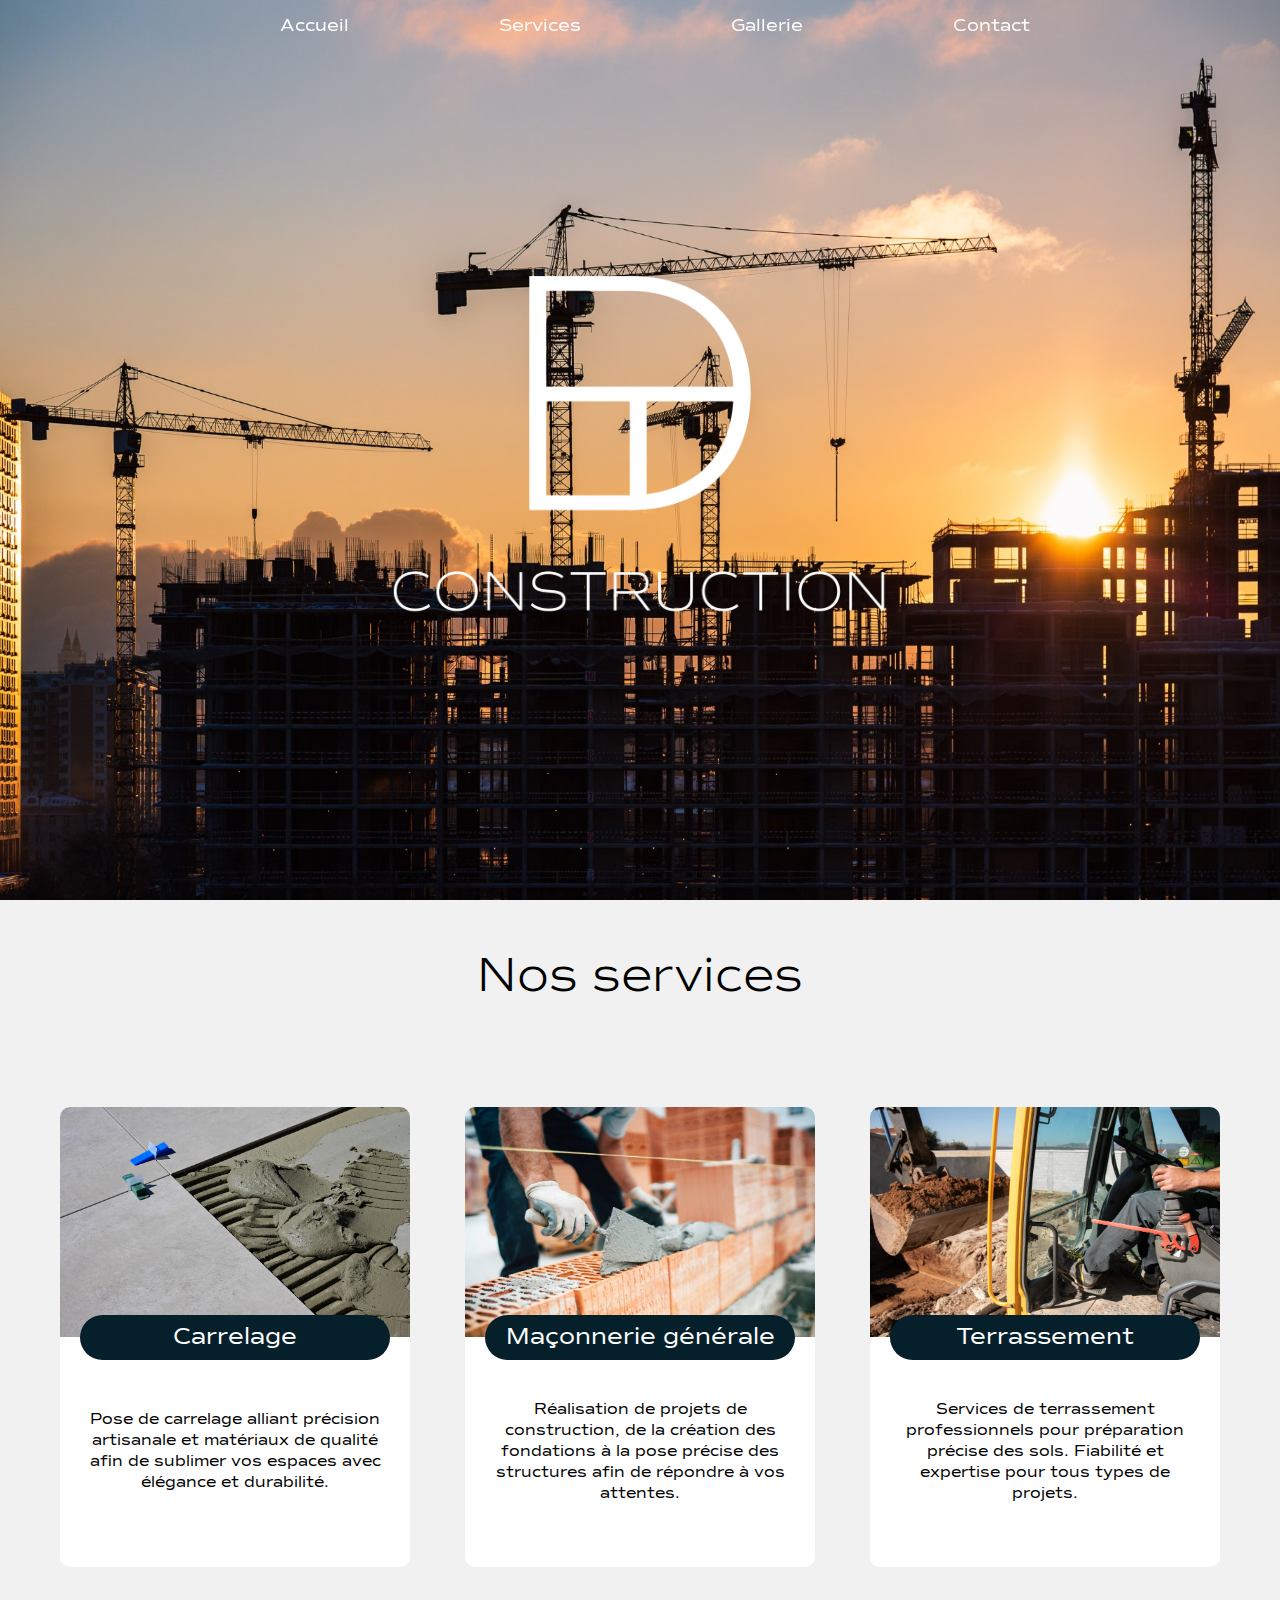
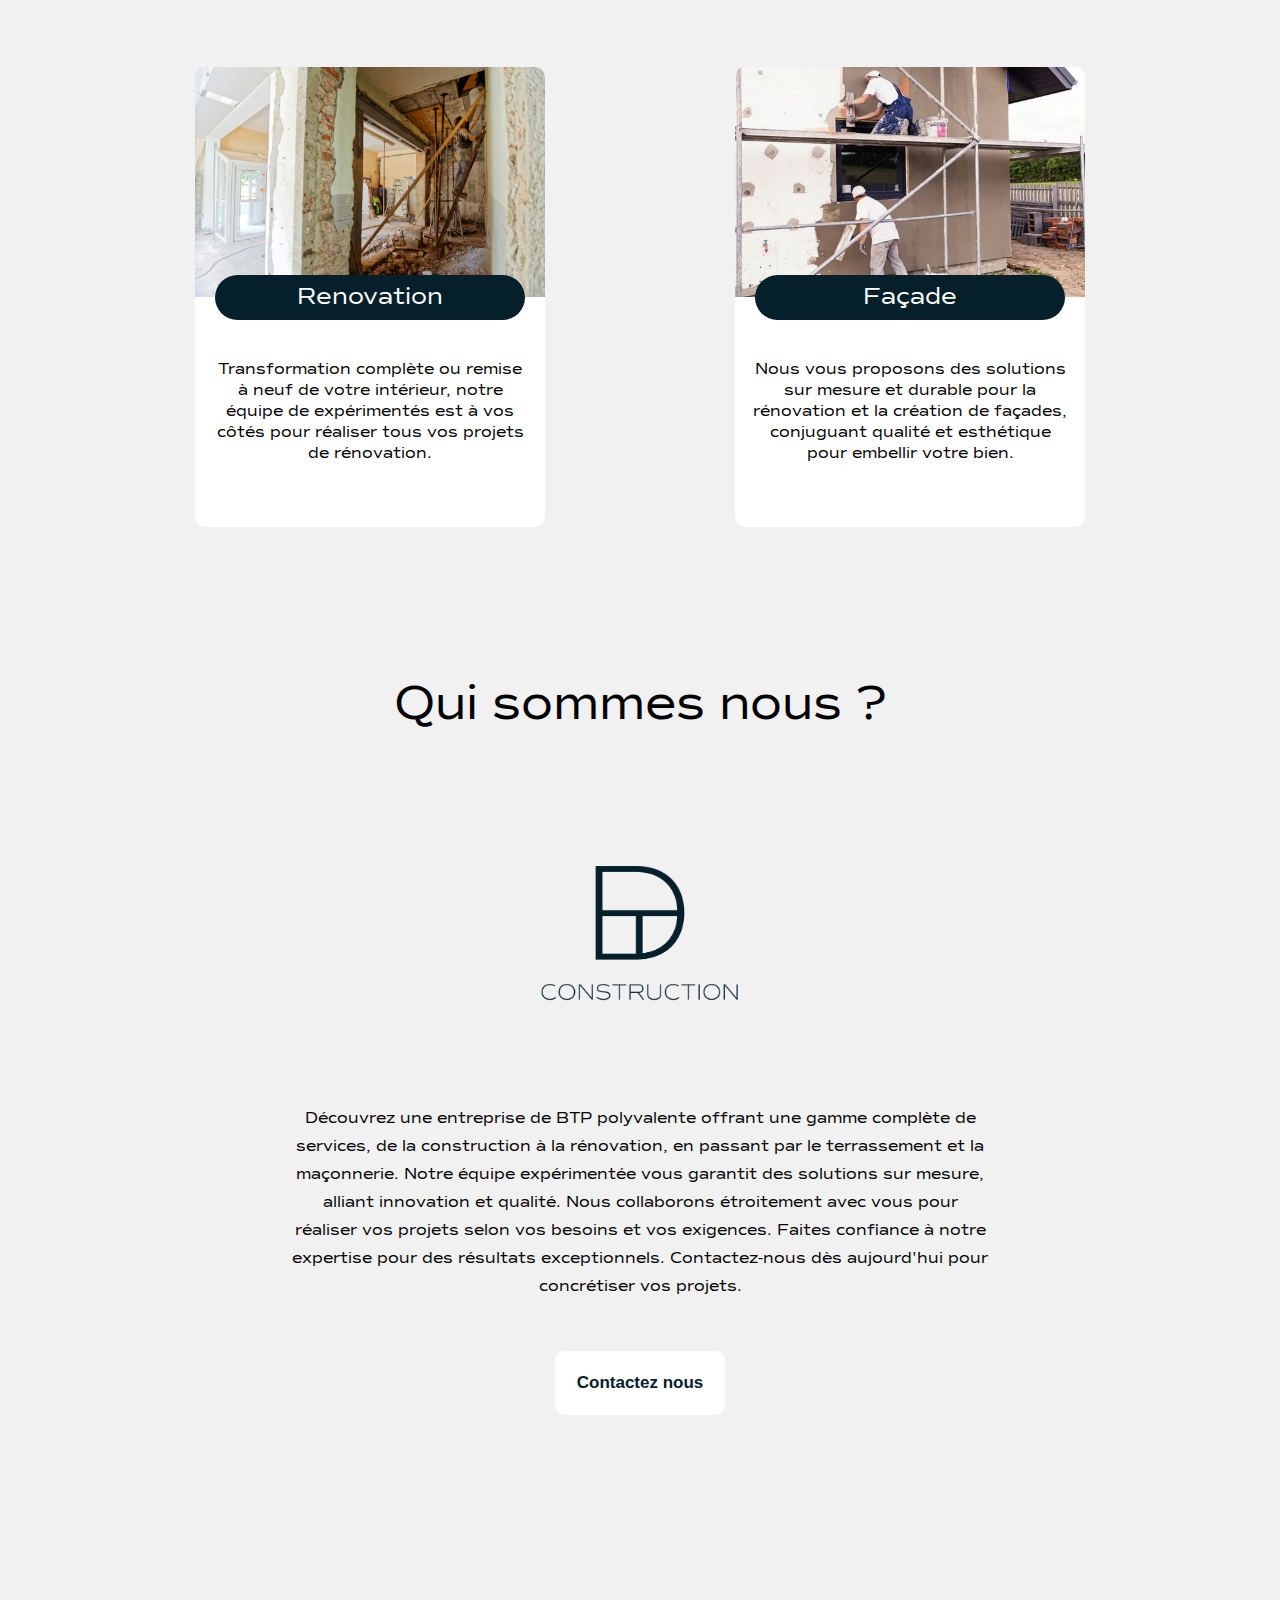
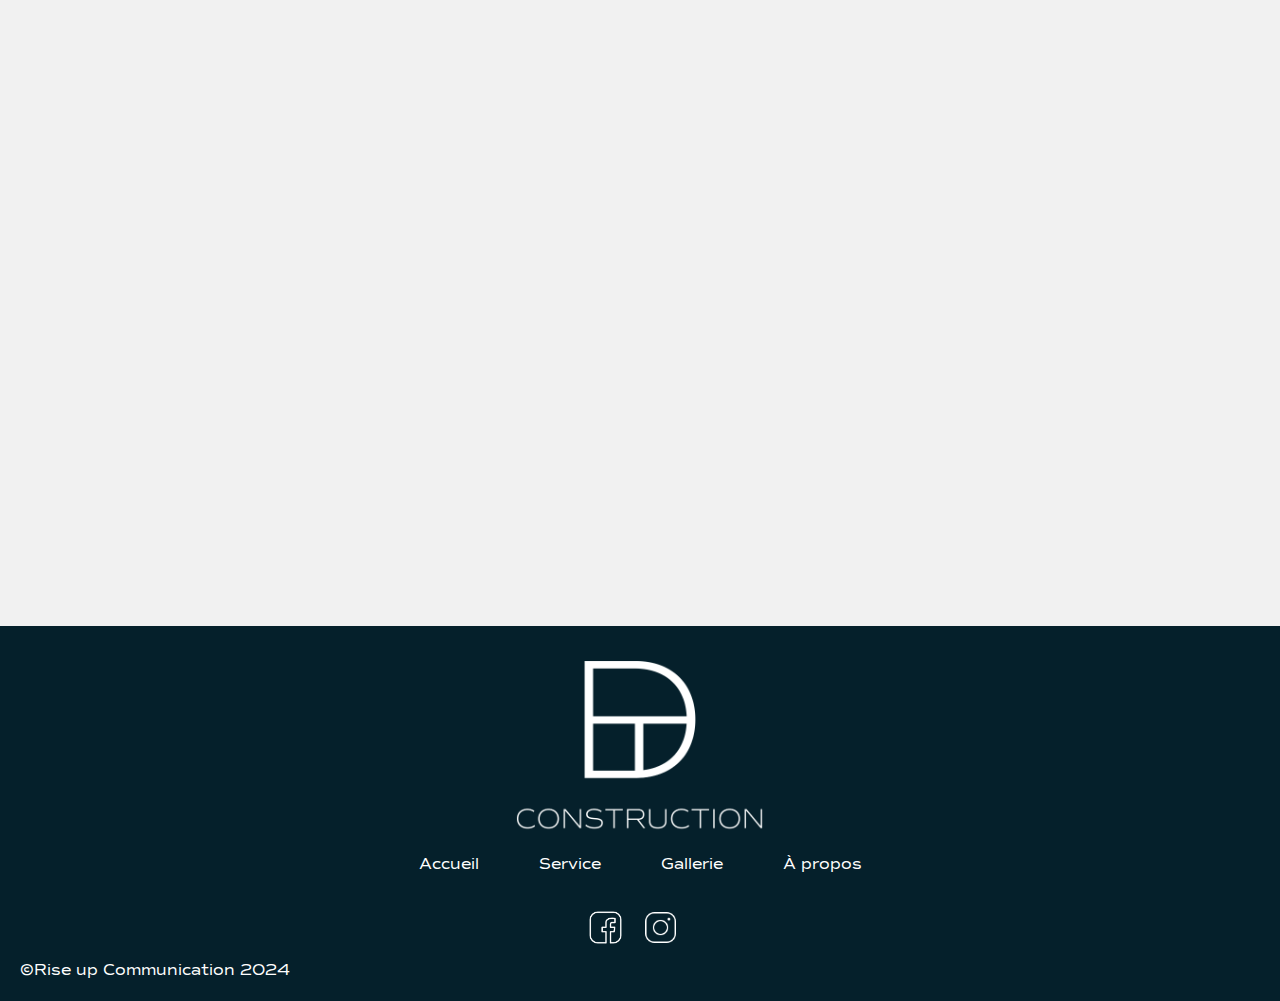
==== commit a061f145: "draft" ====
--- a/index.html
+++ b/index.html
@@ -119,7 +119,7 @@
     <div class="block">
         <p class="title">Qui sommes nous ?</p>
         <img src="images/logo.png" alt="Logo entreprise">
-        <p class="texte">Découvrez une entreprse de BTP polyvalente offrant une gamme complète de services, de la construction à la rénovation, 
+        <p class="texte">Découvrez une entreprise de BTP polyvalente offrant une gamme complète de services, de la construction à la rénovation, 
             en passant par le terrassement et la maçonnerie. Notre équipe expérimentée vous garantit des solutions sur mesure, alliant innovation et qualité. 
             Nous collaborons étroitement avec vous pour réaliser vos projets selon vos besoins et vos exigences. 
             Faites confiance à notre expertise pour des résultats exceptionnels. Contactez-nous dès aujourd'hui pour concrétiser vos projets.
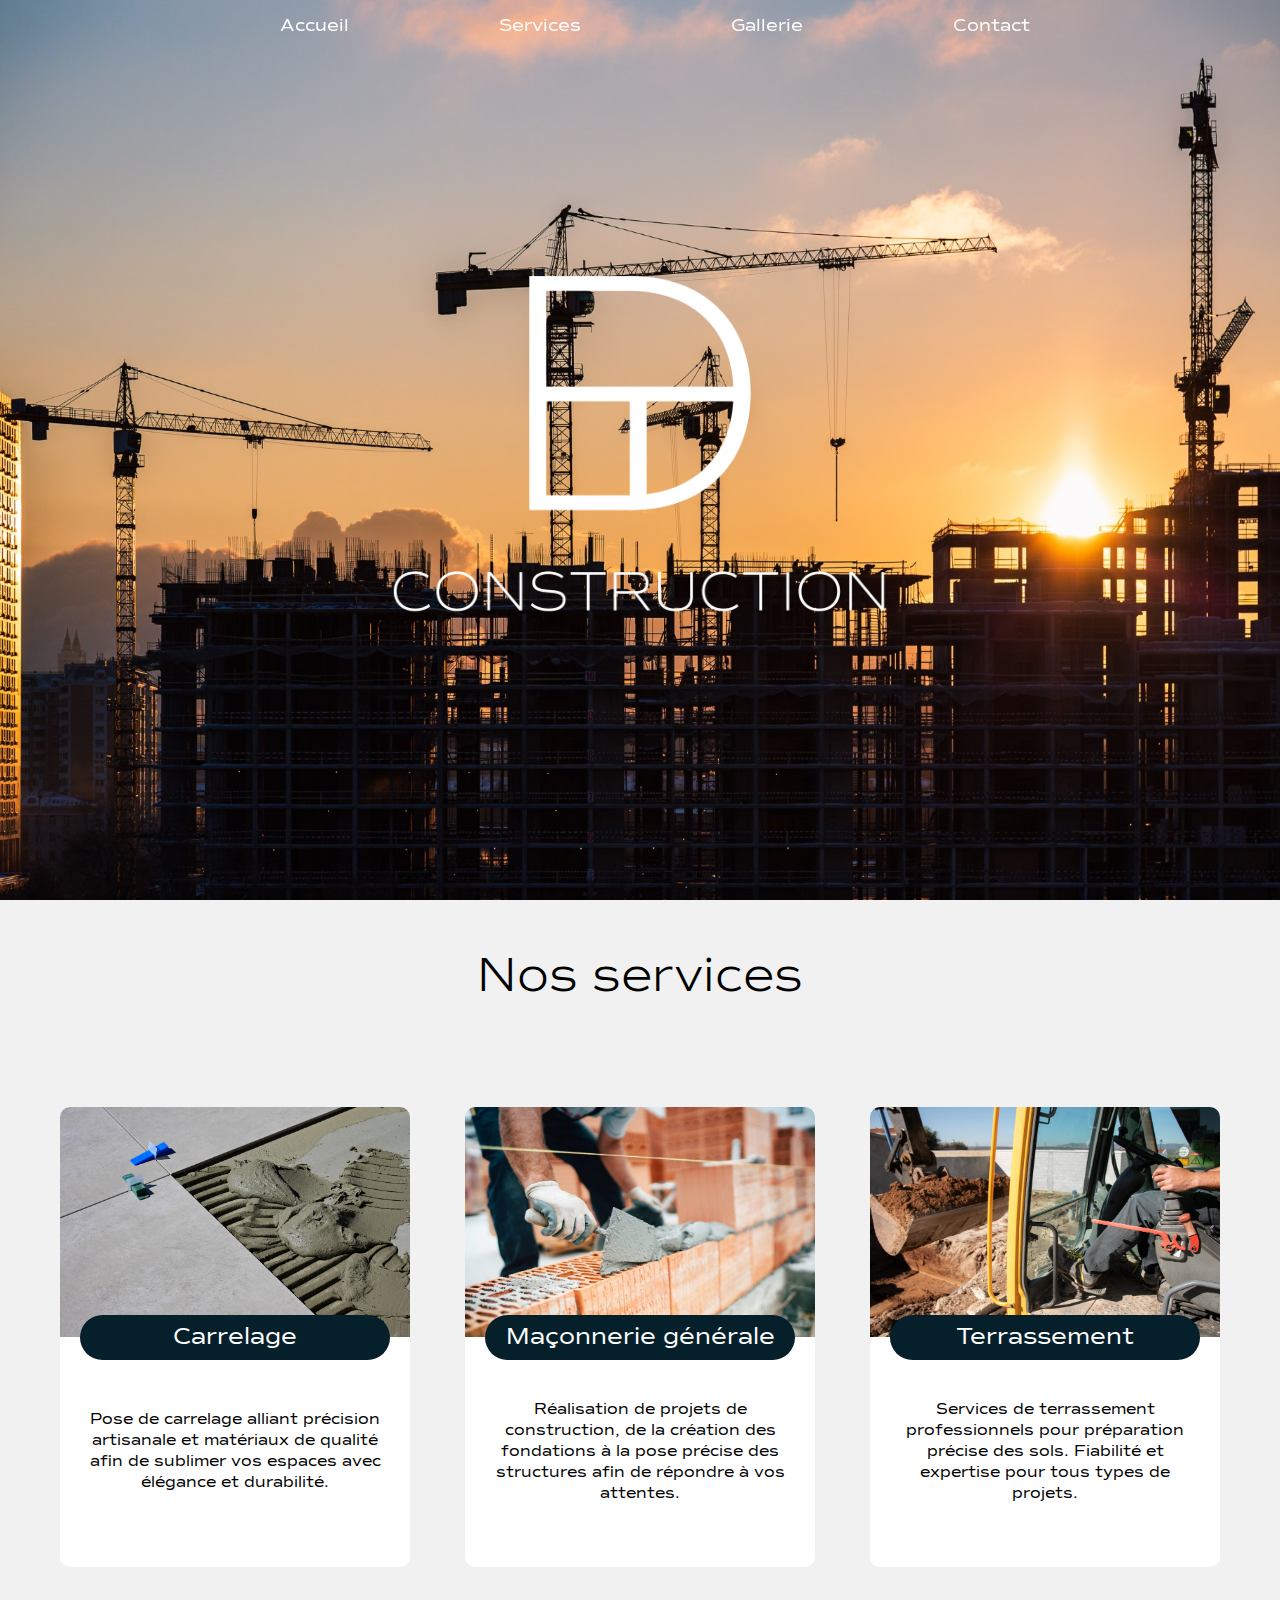
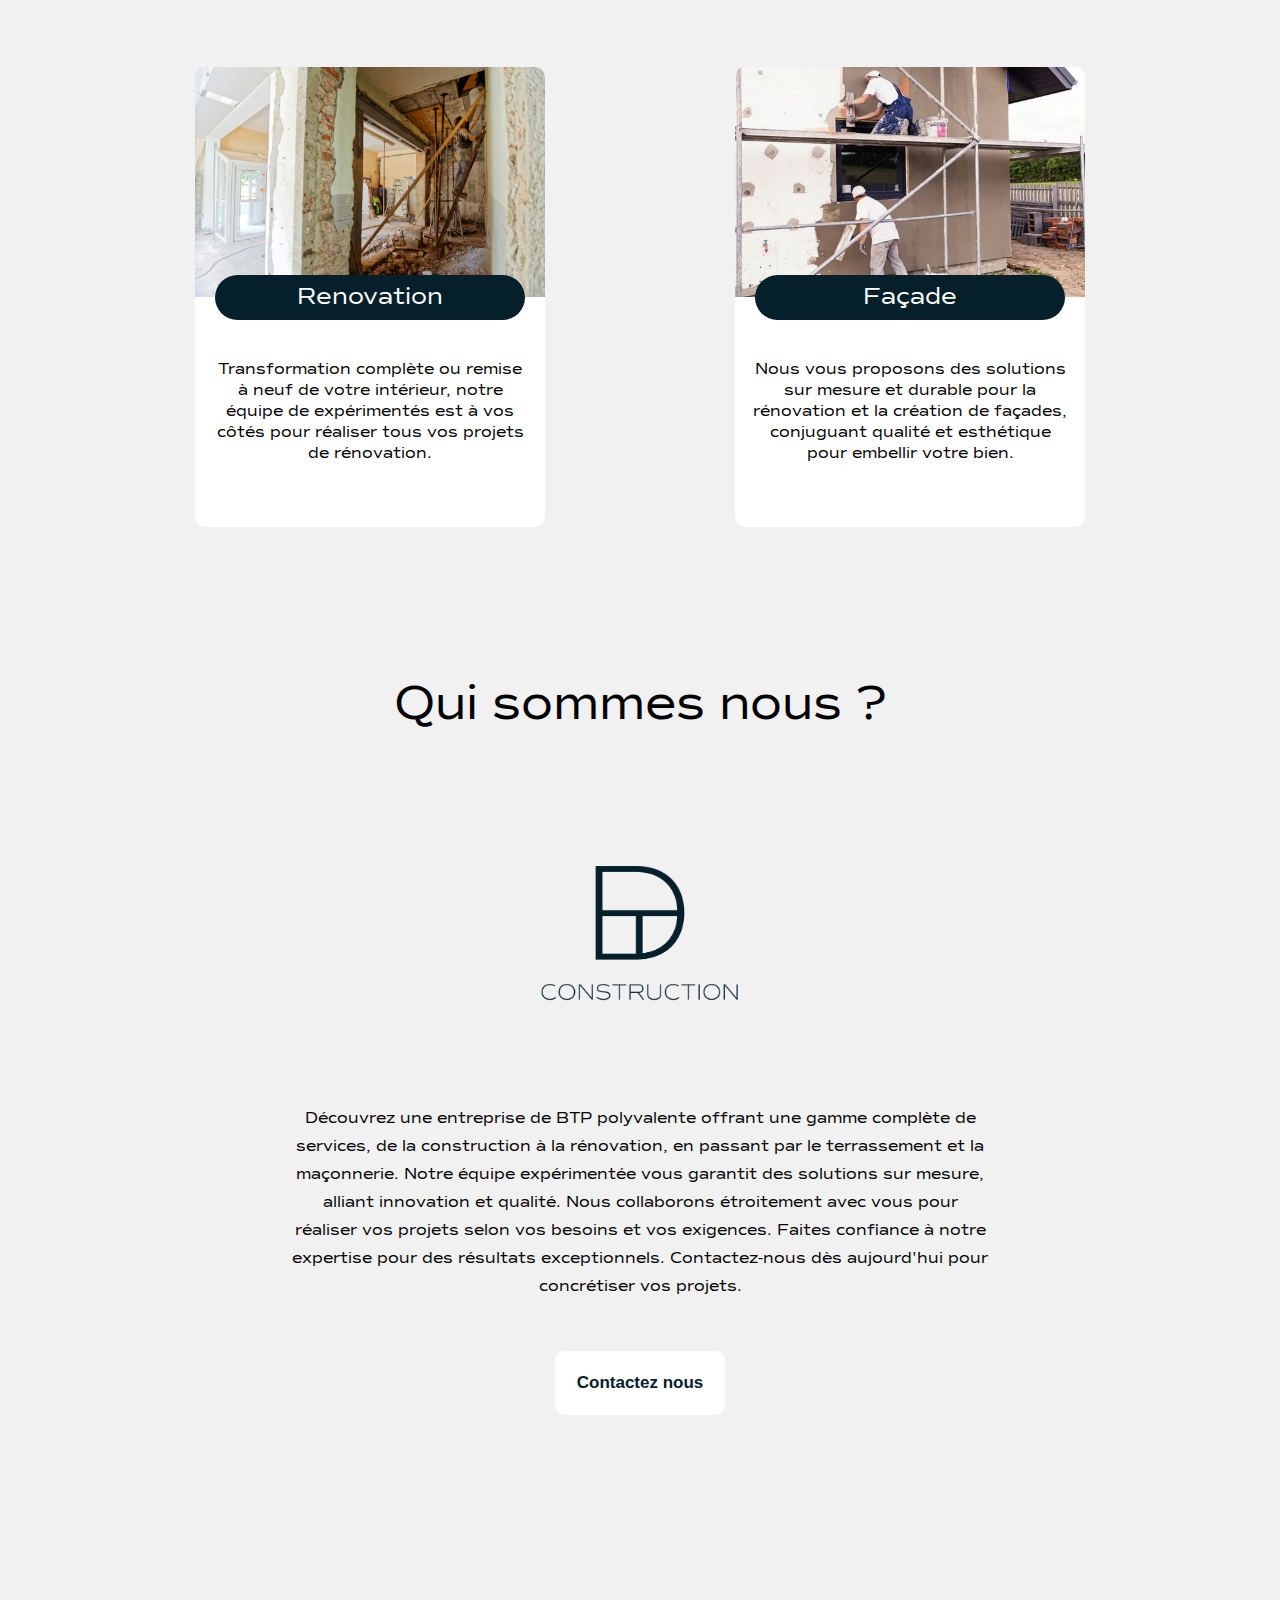
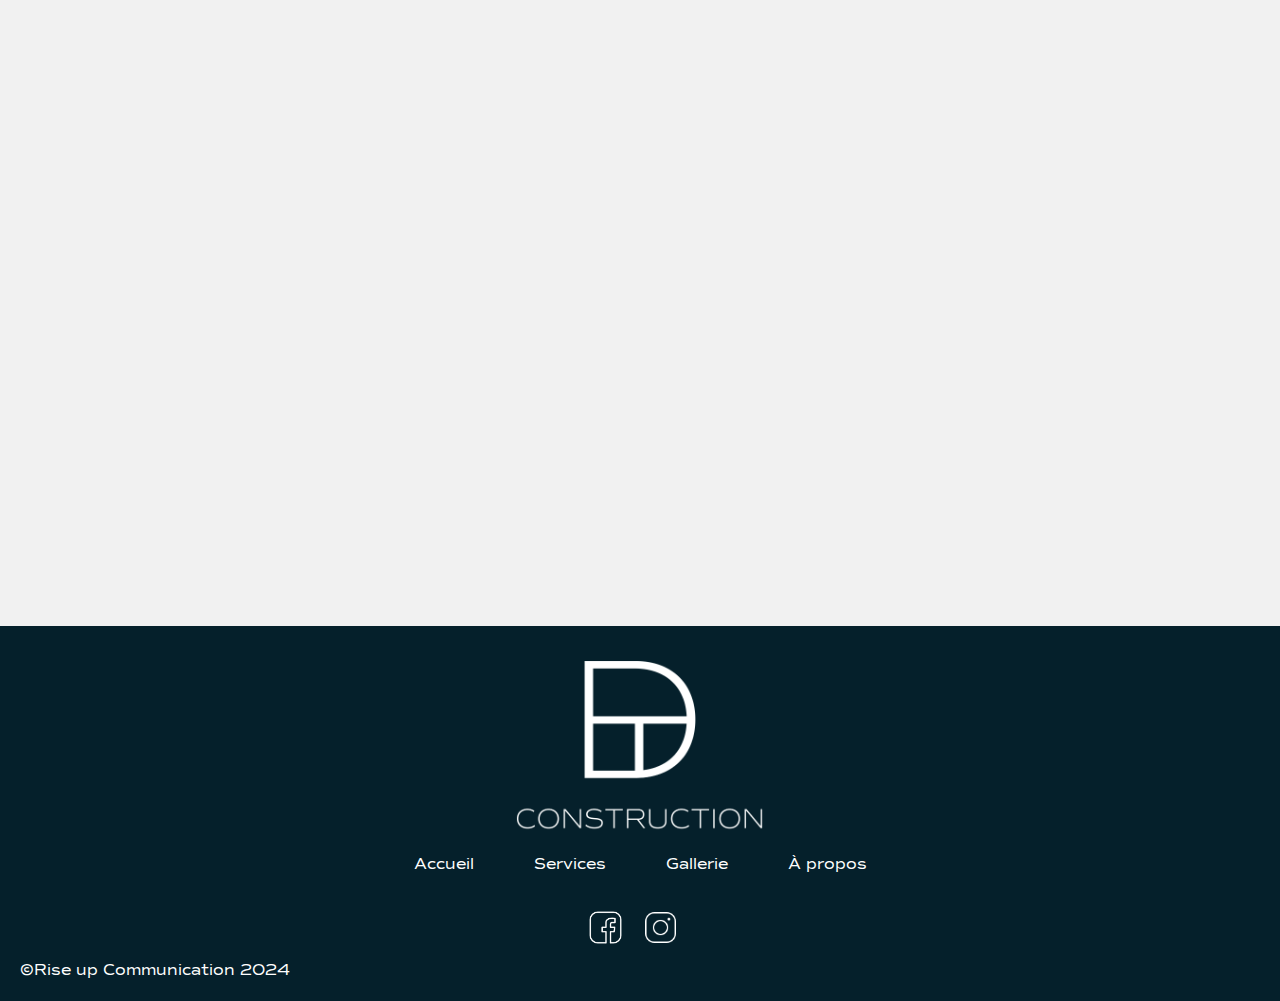
==== commit 4190e6e8: "draft" ====
--- a/index.html
+++ b/index.html
@@ -164,7 +164,7 @@
                             </div>
                             <div>
                                 <h3>Contact</h3>
-                                    <p>Contactez nous en cliquant ici</p>
+                                    <p>Contactez-nous en cliquant ici</p>
                             </div>
                         </div>
                     </a>
@@ -180,7 +180,7 @@
                 <img class="logo" src="images/DT Construction Blanc.png" alt="Logo entreprise">
                 <ul>
                     <li><a href="#accueil">Accueil</a></li>
-                    <li id="li-deux"><a href="#service">Service</a></li>
+                    <li id="li-deux"><a href="#service">Services</a></li>
                     <li><a href="gallerie.html">Gallerie</a></li>
                     <li><a href="#about">À propos</a></li>
                 </ul>
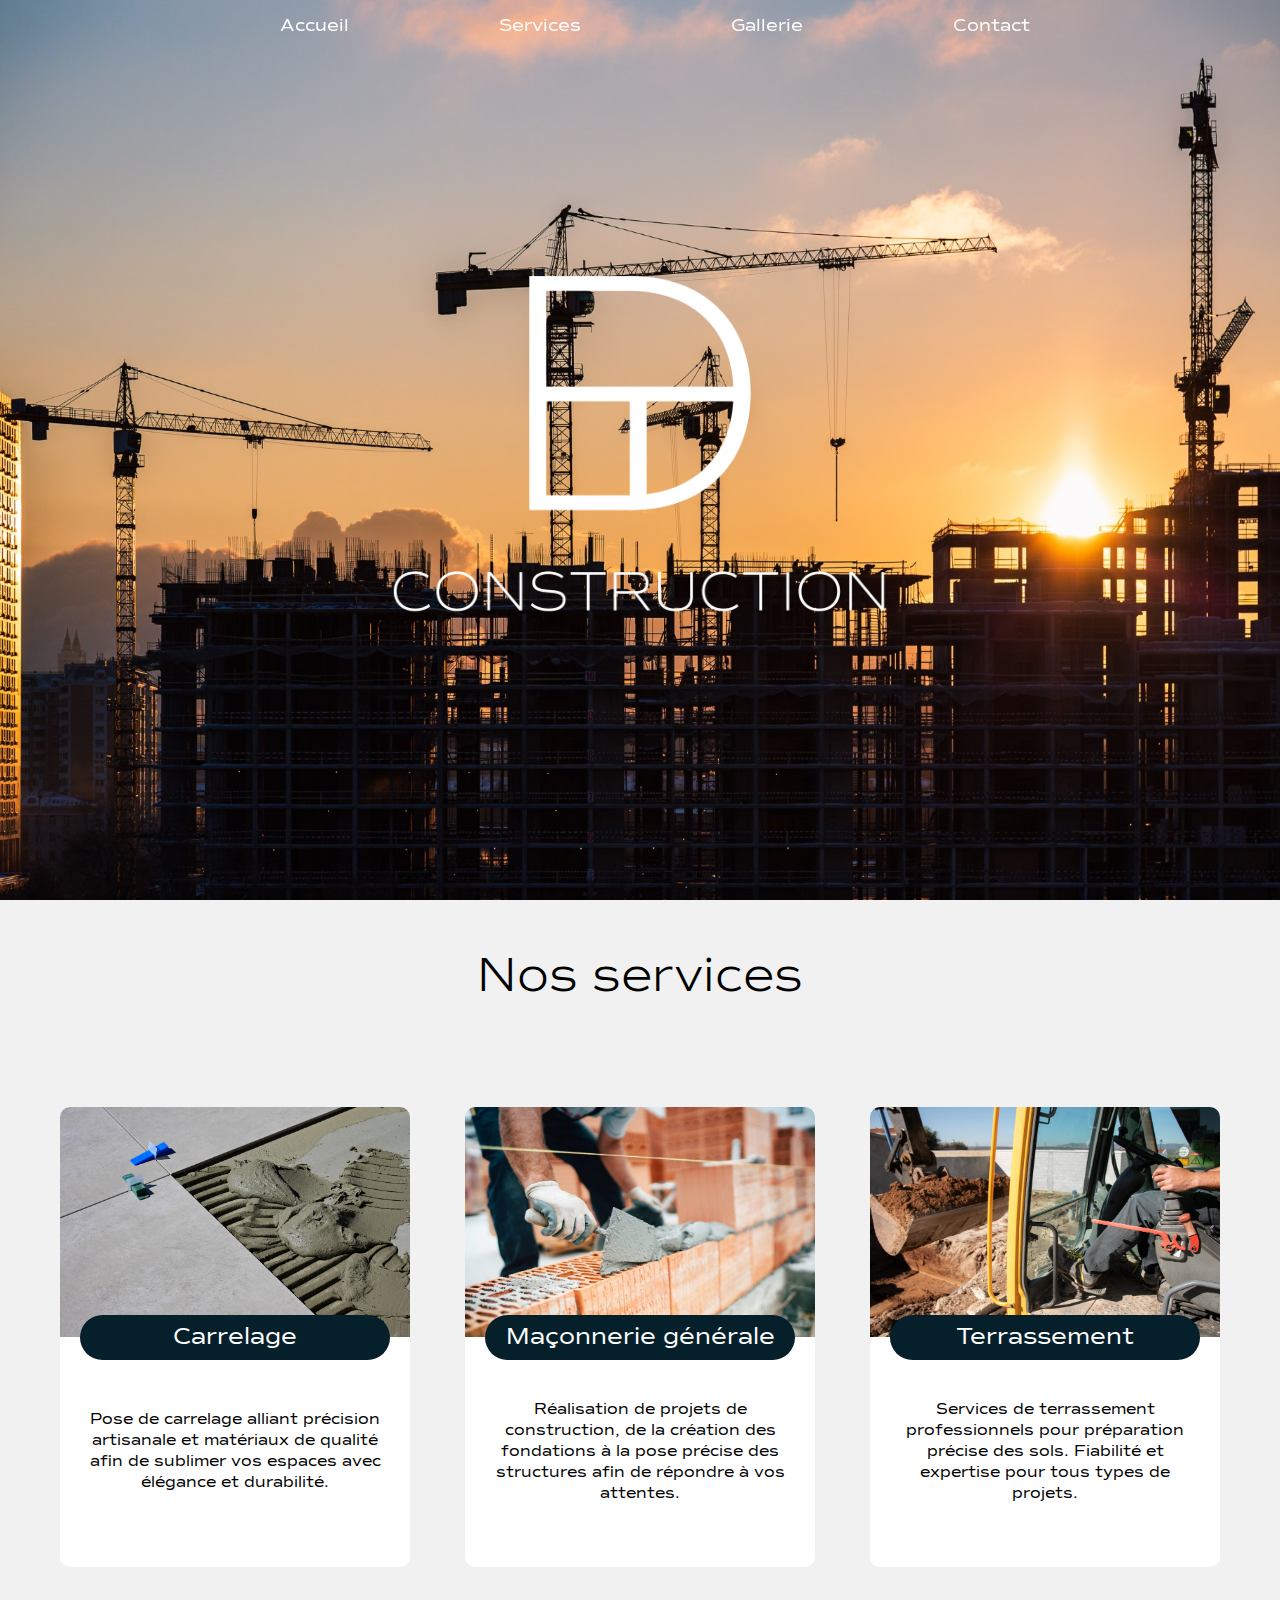
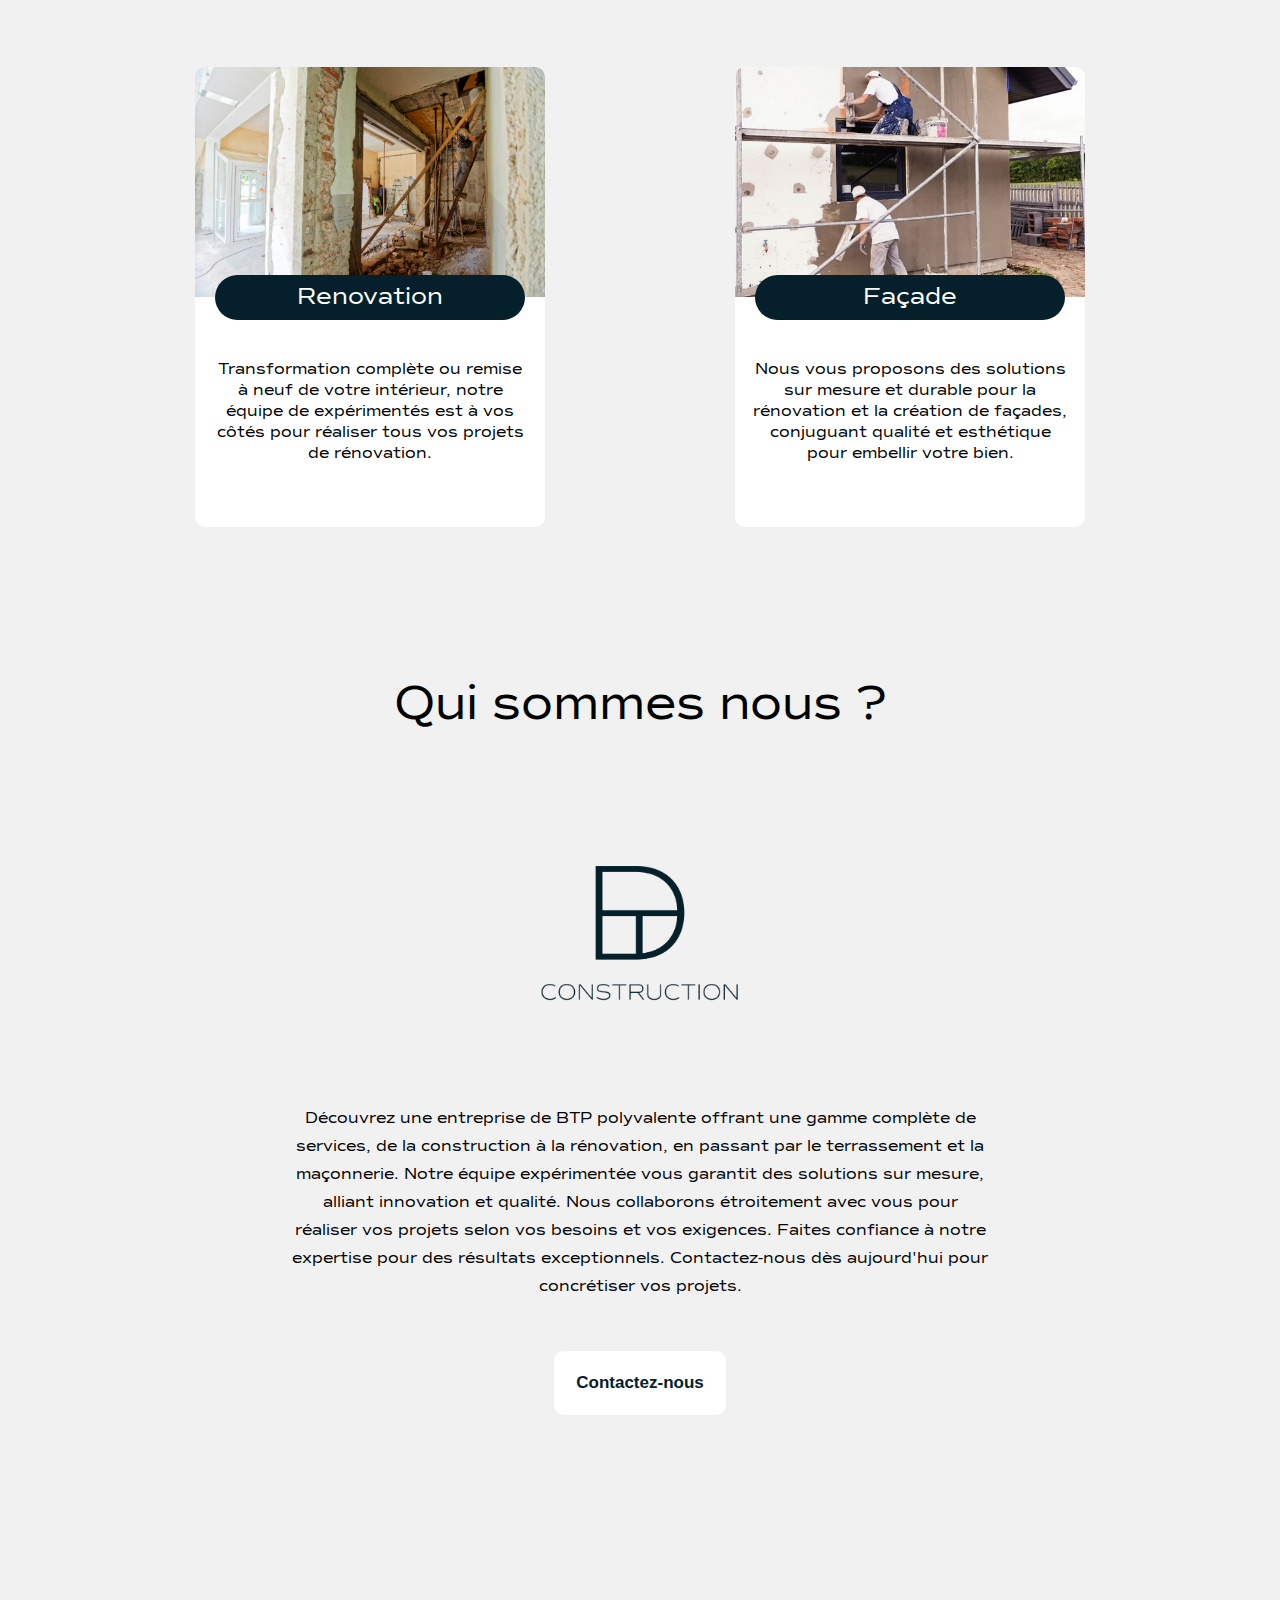
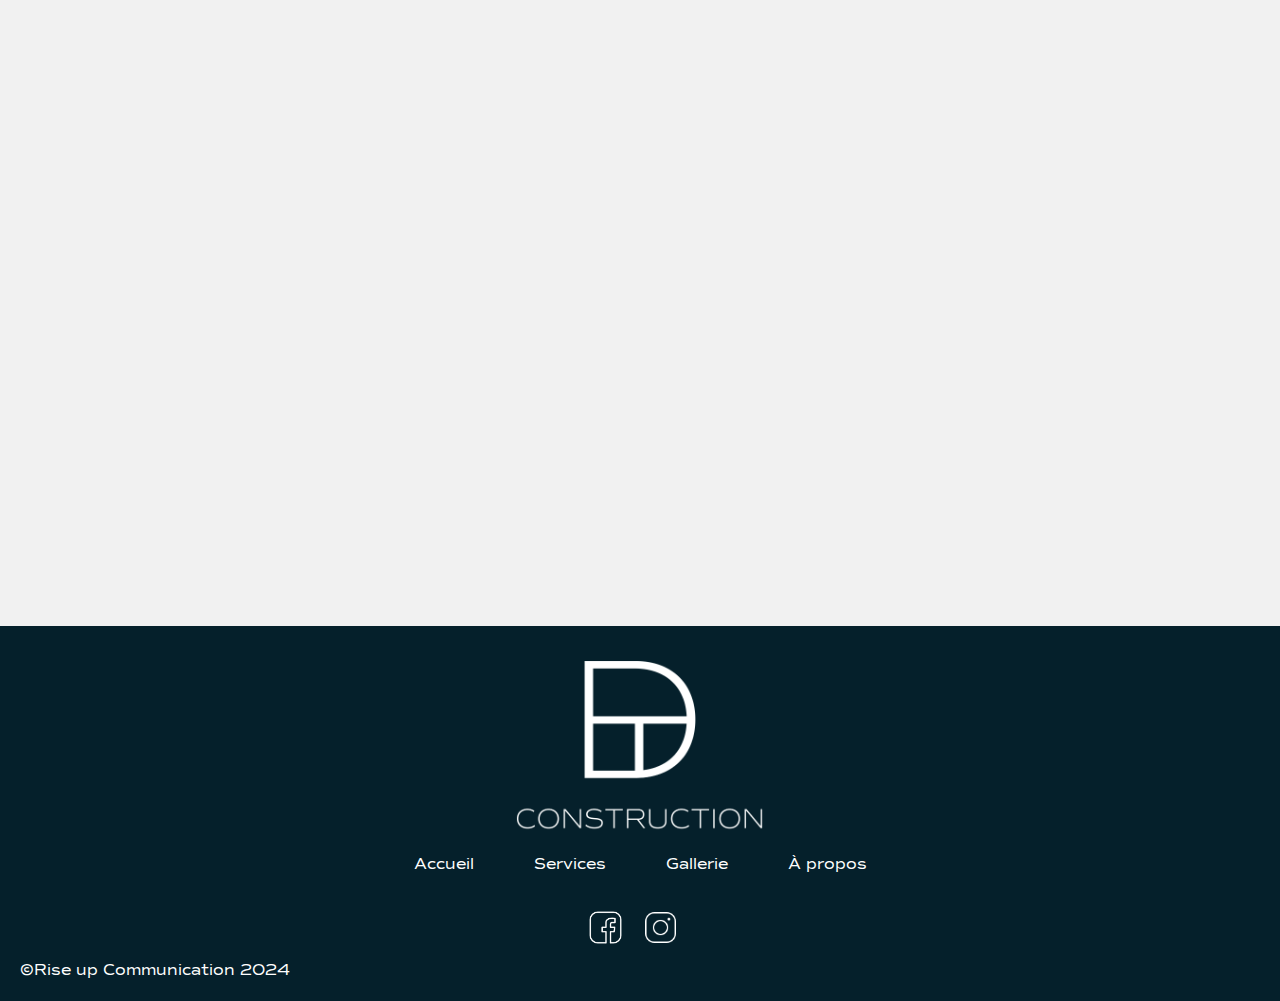
==== commit e454b8e2: "draft" ====
--- a/index.html
+++ b/index.html
@@ -124,7 +124,7 @@
             Nous collaborons étroitement avec vous pour réaliser vos projets selon vos besoins et vos exigences. 
             Faites confiance à notre expertise pour des résultats exceptionnels. Contactez-nous dès aujourd'hui pour concrétiser vos projets.
             </p>
-        <a href="mailto:groupe-dtconstruction@hotmail.com"><button>Contactez nous</button></a>
+        <a href="mailto:groupe-dtconstruction@hotmail.com"><button>Contactez-nous</button></a>
     </div>
 </section>
 
